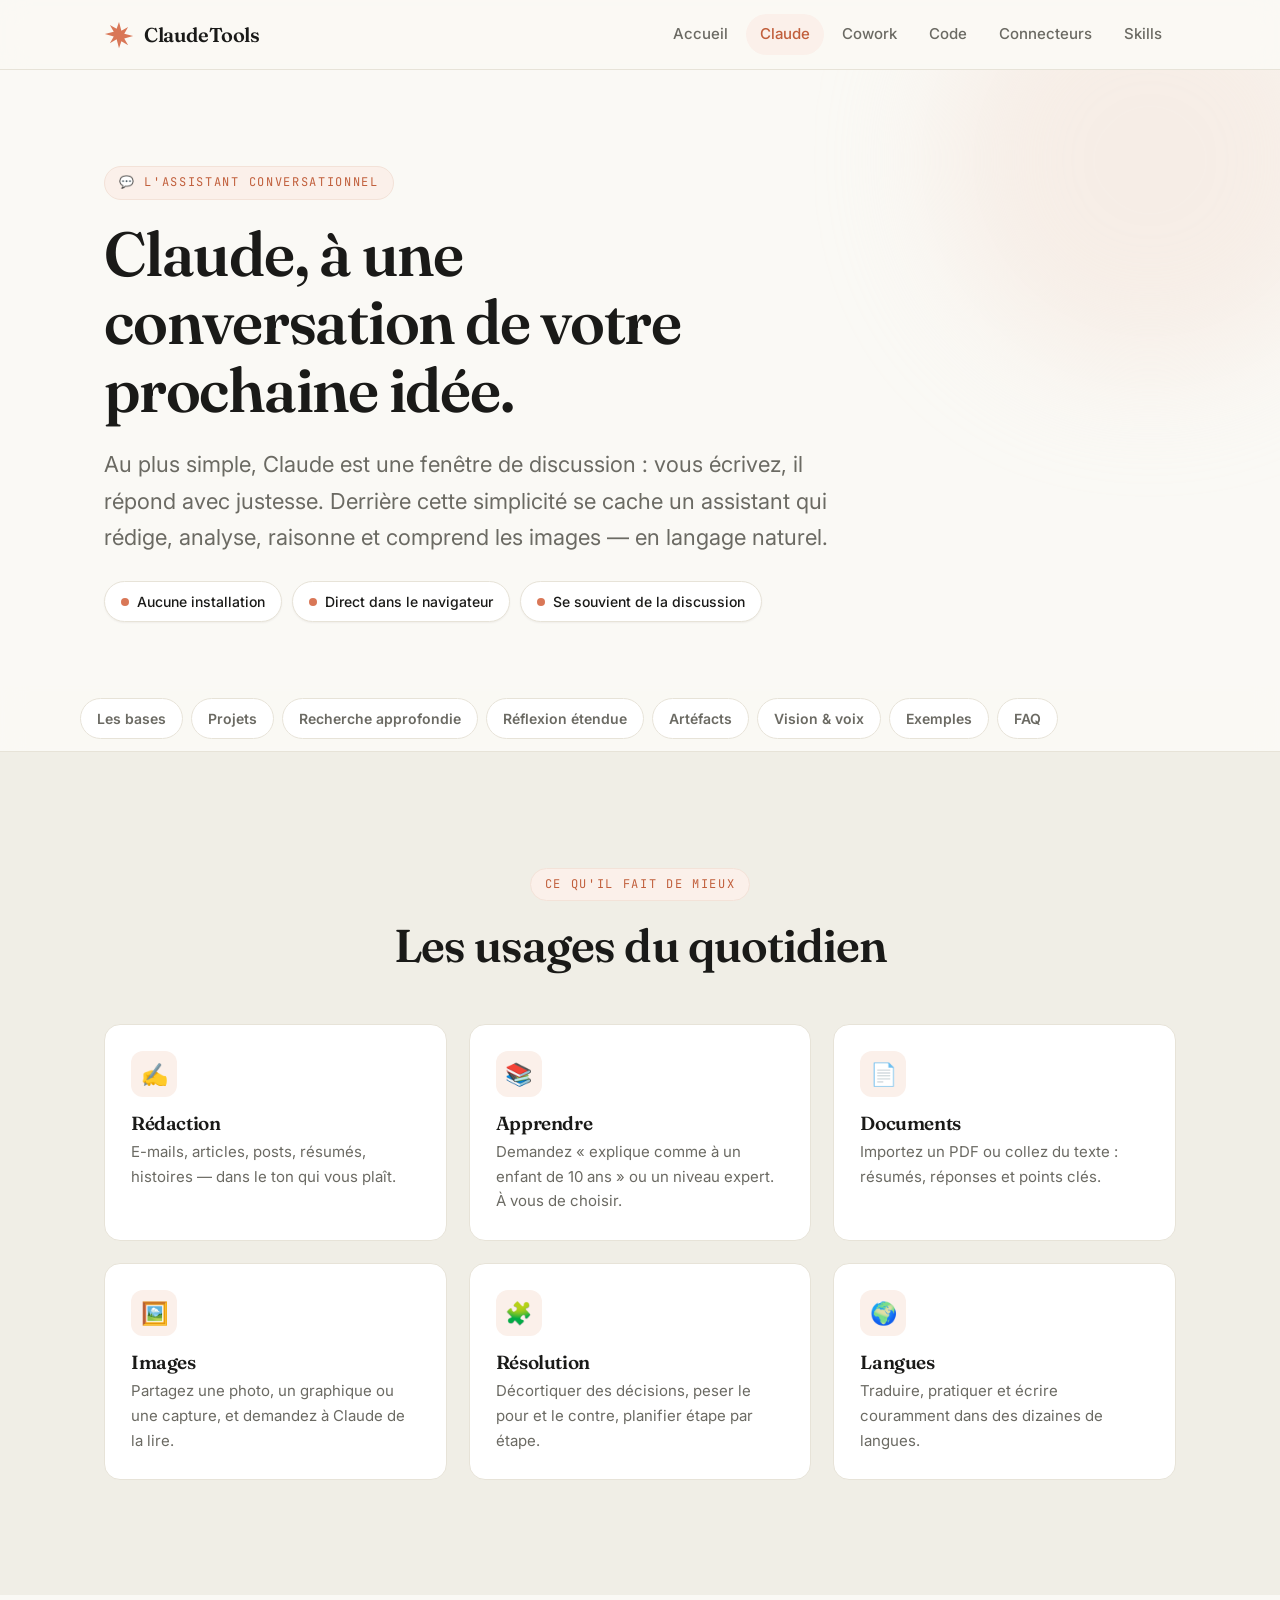
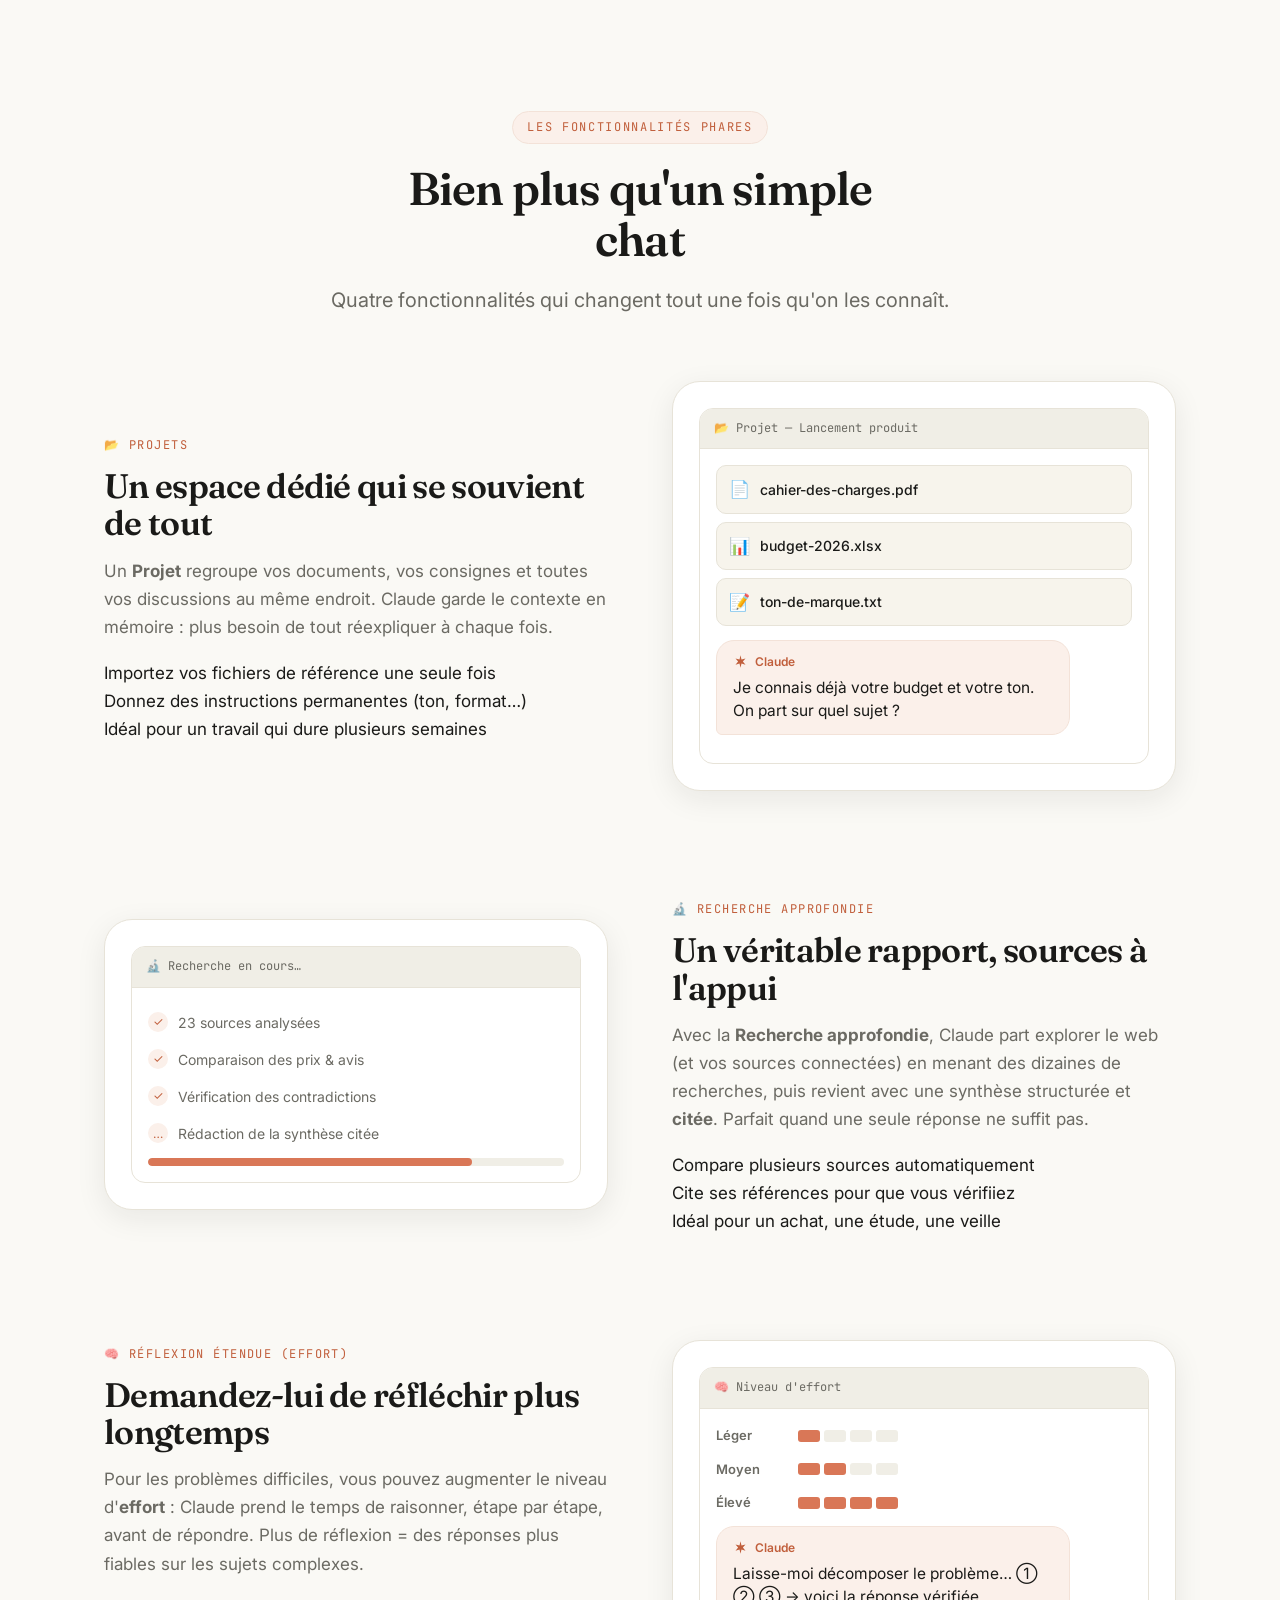
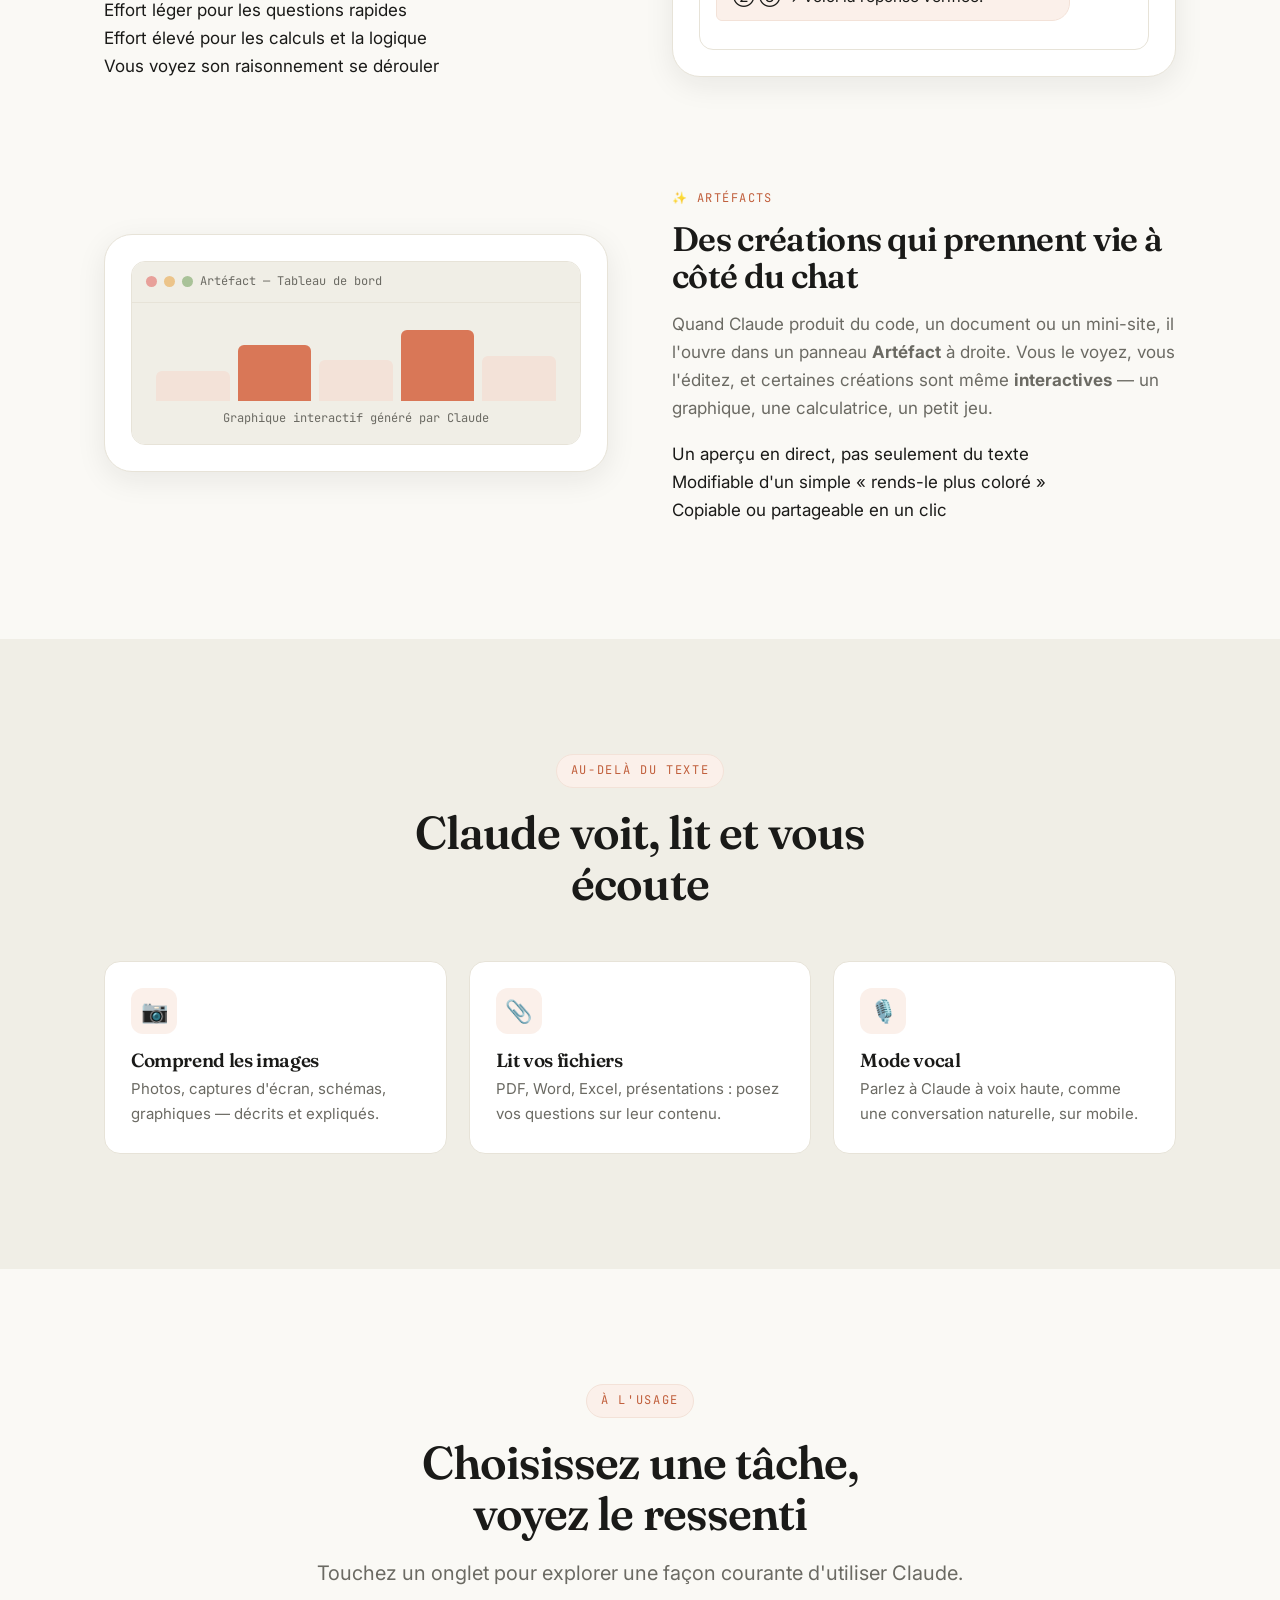
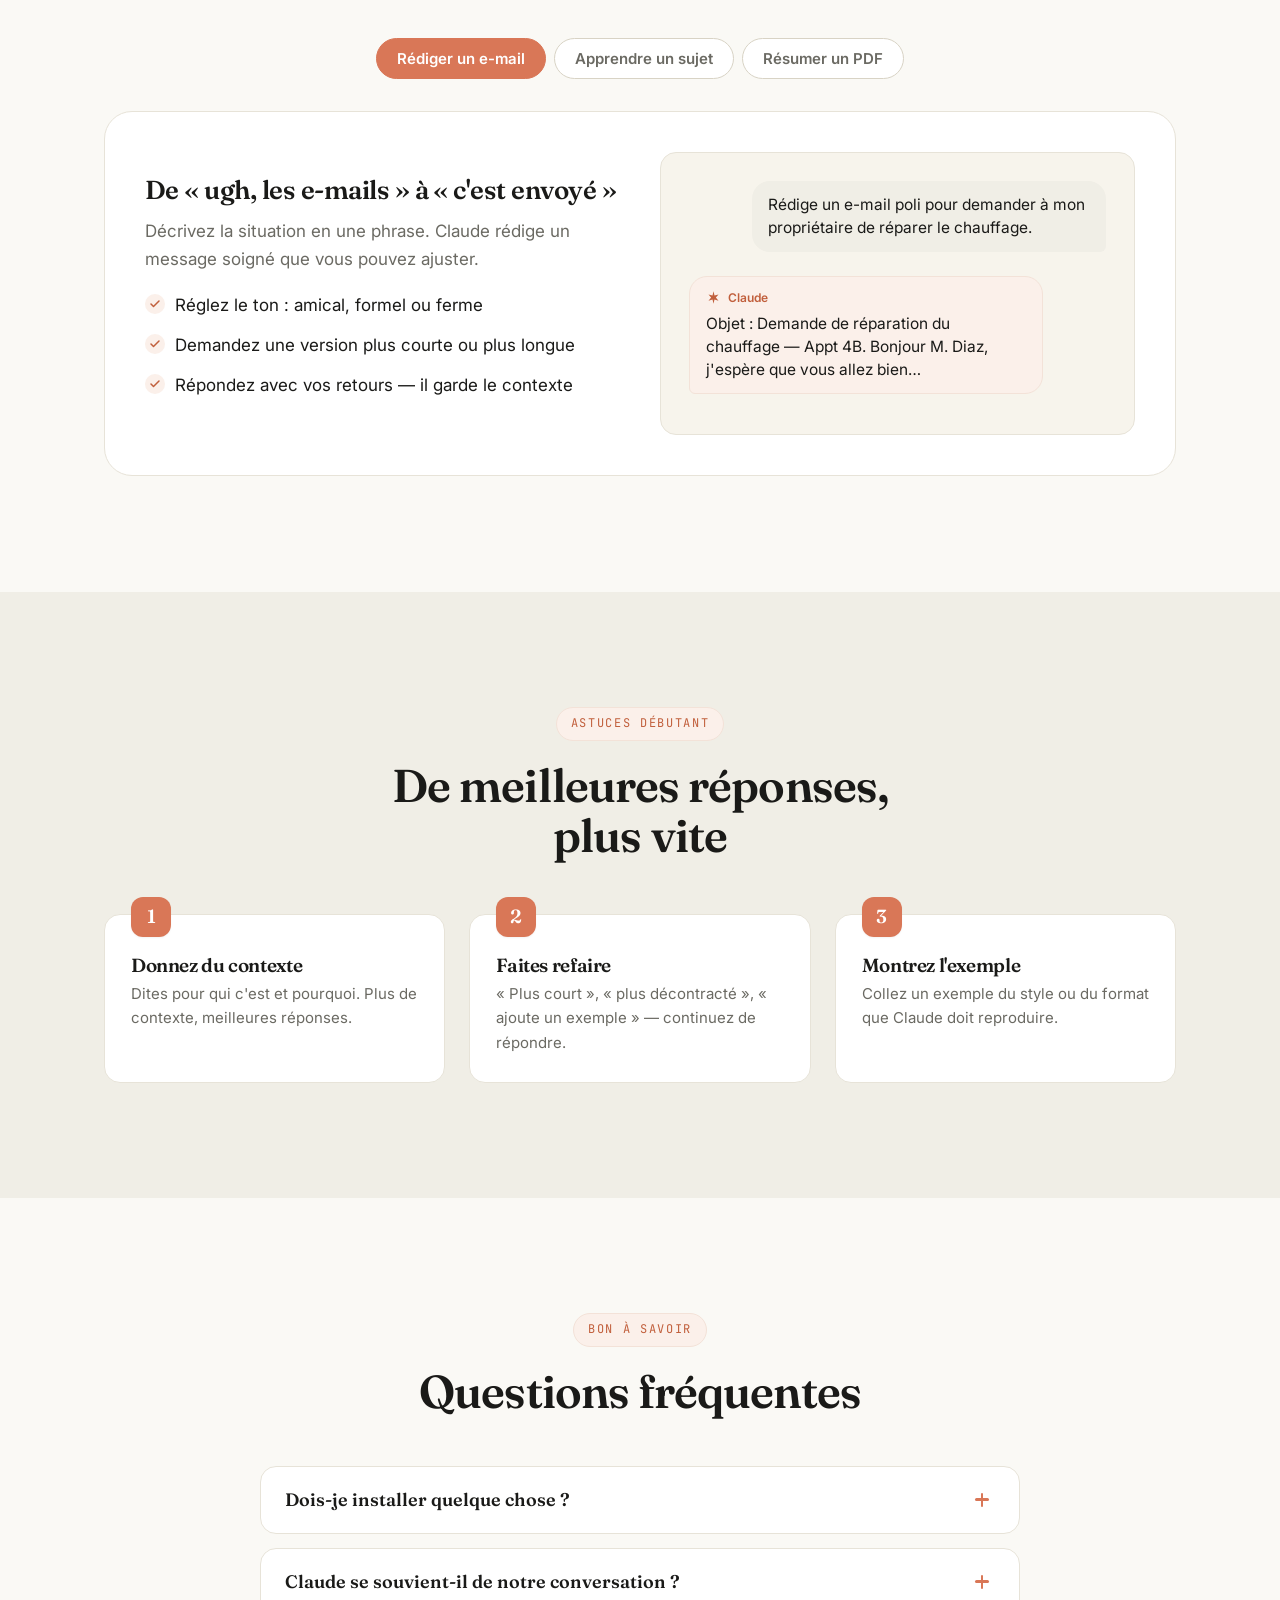
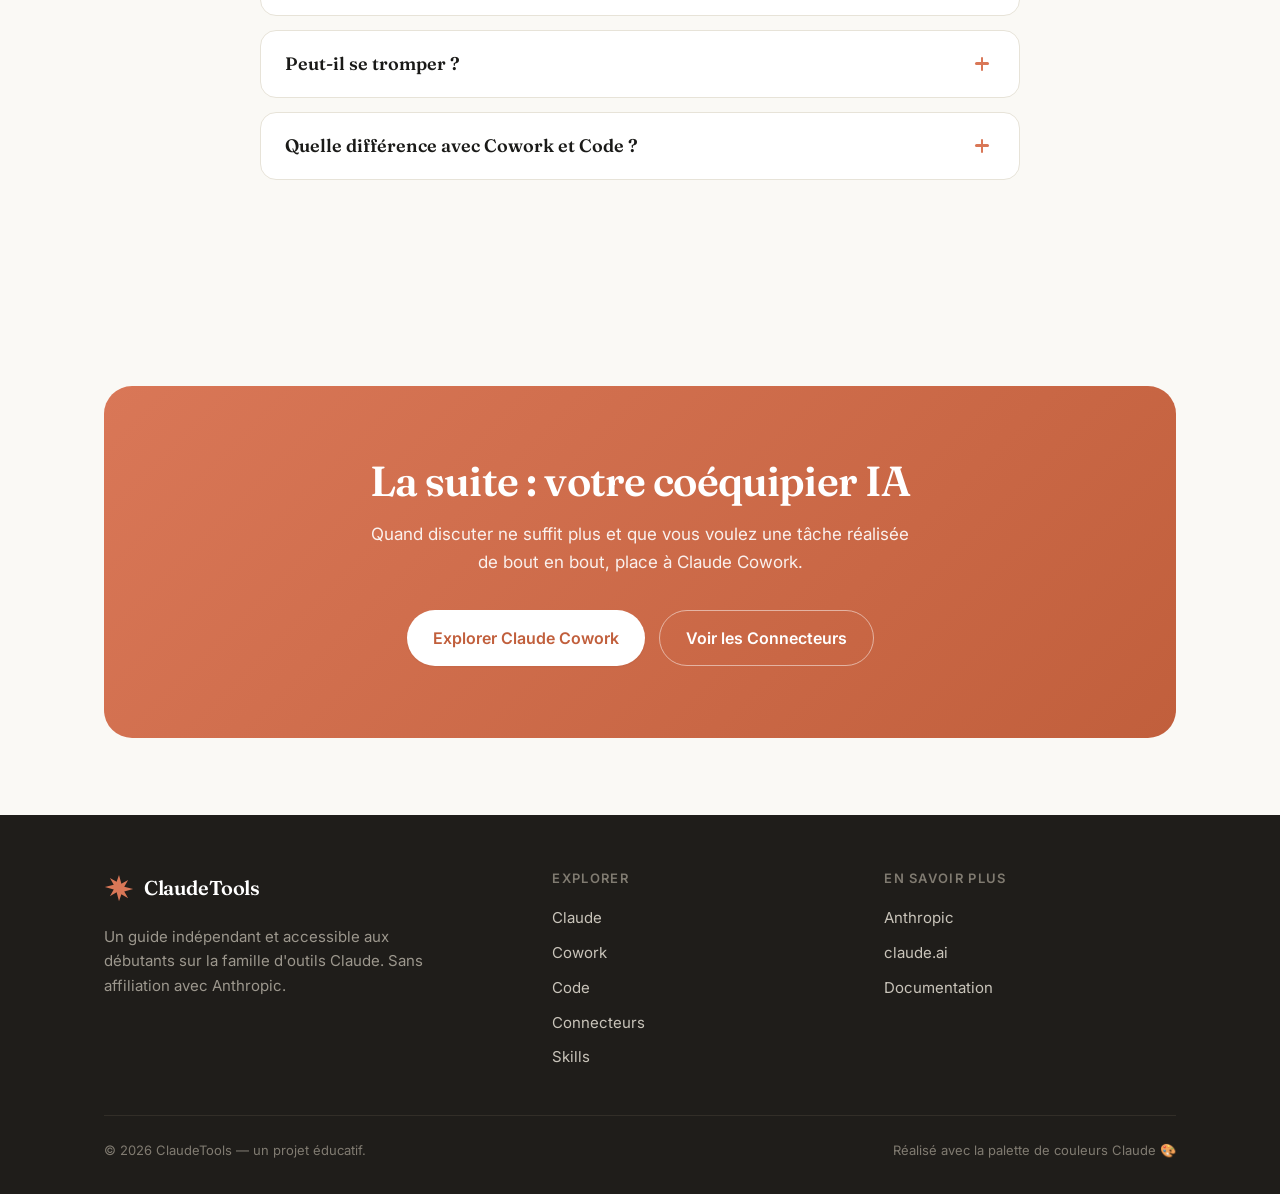
==== claude.html @ e09c67a1 "First Upload" ====
<!DOCTYPE html>
<html lang="fr">
<head>
  <meta charset="UTF-8" />
  <meta name="viewport" content="width=device-width, initial-scale=1.0" />
  <title>Claude — L'assistant conversationnel | ClaudeTools</title>
  <meta name="description" content="Ce qu'est Claude et tout ce qu'il sait faire : projets, recherche approfondie, réflexion étendue, artéfacts et vision — expliqués simplement." />
  <link rel="preconnect" href="https://fonts.googleapis.com" />
  <link rel="preconnect" href="https://fonts.gstatic.com" crossorigin />
  <link href="https://fonts.googleapis.com/css2?family=Fraunces:opsz,wght@9..144,500;9..144,600;9..144,700&family=Inter:wght@400;500;600;700&family=JetBrains+Mono:wght@400;500&display=swap" rel="stylesheet" />
  <link rel="stylesheet" href="assets/css/style.css" />
  <link rel="icon" href="data:image/svg+xml,%3Csvg xmlns='http://www.w3.org/2000/svg' viewBox='0 0 24 24' fill='%23d97757'%3E%3Cpath d='M12 2l1.6 6.8L20 7l-4.2 5L20 17l-6.4-1.8L12 22l-1.6-6.8L4 17l4.2-5L4 7l6.4 1.8z'/%3E%3C/svg%3E" />
</head>
<body>

  <header class="site-header">
    <div class="container nav-inner">
      <a class="brand" href="index.html">
        <span class="brand-mark">
          <svg viewBox="0 0 24 24" fill="currentColor" aria-hidden="true"><path d="M12 1.5l1.9 7.1 5.4-3.1-3.1 5.4 7.1 1.9-7.1 1.9 3.1 5.4-5.4-3.1L12 22.5l-1.9-7.1-5.4 3.1 3.1-5.4-7.1-1.9 7.1-1.9-3.1-5.4 5.4 3.1z"/></svg>
        </span>
        ClaudeTools
      </a>
      <nav class="main-nav" id="mainNav">
        <a href="index.html">Accueil</a>
        <a href="claude.html">Claude</a>
        <a href="cowork.html">Cowork</a>
        <a href="code.html">Code</a>
        <a href="connectors.html">Connecteurs</a>
        <a href="skills.html">Skills</a>
      </nav>
      <button class="nav-toggle" id="navToggle" aria-label="Ouvrir le menu">☰</button>
    </div>
  </header>

  <main>
    <!-- Hero -->
    <section class="page-hero">
      <span class="blob blob--1"></span>
      <div class="container reveal in">
        <span class="eyebrow">💬 L'assistant conversationnel</span>
        <h1>Claude, à une conversation de votre prochaine idée.</h1>
        <p class="hero-lede">Au plus simple, Claude est une fenêtre de discussion : vous écrivez, il répond avec justesse. Derrière cette simplicité se cache un assistant qui rédige, analyse, raisonne et comprend les images — en langage naturel.</p>
        <div class="pill-row">
          <span class="pill"><span class="dot"></span> Aucune installation</span>
          <span class="pill"><span class="dot"></span> Direct dans le navigateur</span>
          <span class="pill"><span class="dot"></span> Se souvient de la discussion</span>
        </div>
      </div>
    </section>

    <!-- Sous-navigation -->
    <nav class="subnav">
      <div class="container subnav-inner">
        <a href="#bases">Les bases</a>
        <a href="#projets">Projets</a>
        <a href="#recherche">Recherche approfondie</a>
        <a href="#effort">Réflexion étendue</a>
        <a href="#artefacts">Artéfacts</a>
        <a href="#vision">Vision & voix</a>
        <a href="#wahou">Exemples</a>
        <a href="#faq">FAQ</a>
      </div>
    </nav>

    <!-- Les bases -->
    <section class="section section--alt jump" id="bases">
      <div class="container">
        <div class="center reveal">
          <span class="eyebrow">Ce qu'il fait de mieux</span>
          <h2 class="section-title">Les usages du quotidien</h2>
        </div>
        <div class="feature-grid">
          <div class="feature reveal">
            <div class="feature-ico">✍️</div>
            <h3>Rédaction</h3>
            <p>E-mails, articles, posts, résumés, histoires — dans le ton qui vous plaît.</p>
          </div>
          <div class="feature reveal" data-delay="1">
            <div class="feature-ico">📚</div>
            <h3>Apprendre</h3>
            <p>Demandez « explique comme à un enfant de 10 ans » ou un niveau expert. À vous de choisir.</p>
          </div>
          <div class="feature reveal" data-delay="2">
            <div class="feature-ico">📄</div>
            <h3>Documents</h3>
            <p>Importez un PDF ou collez du texte : résumés, réponses et points clés.</p>
          </div>
          <div class="feature reveal">
            <div class="feature-ico">🖼️</div>
            <h3>Images</h3>
            <p>Partagez une photo, un graphique ou une capture, et demandez à Claude de la lire.</p>
          </div>
          <div class="feature reveal" data-delay="1">
            <div class="feature-ico">🧩</div>
            <h3>Résolution</h3>
            <p>Décortiquer des décisions, peser le pour et le contre, planifier étape par étape.</p>
          </div>
          <div class="feature reveal" data-delay="2">
            <div class="feature-ico">🌍</div>
            <h3>Langues</h3>
            <p>Traduire, pratiquer et écrire couramment dans des dizaines de langues.</p>
          </div>
        </div>
      </div>
    </section>

    <!-- Fonctionnalités en profondeur -->
    <section class="section jump" id="projets">
      <div class="container">
        <div class="center reveal" style="margin-bottom:8px;">
          <span class="eyebrow">Les fonctionnalités phares</span>
          <h2 class="section-title">Bien plus qu'un simple chat</h2>
          <p class="section-lede">Quatre fonctionnalités qui changent tout une fois qu'on les connaît.</p>
        </div>

        <!-- Projets -->
        <div class="split reveal" style="margin-top:64px;">
          <div class="split-text">
            <span class="mini-eyebrow">📂 Projets</span>
            <h3>Un espace dédié qui se souvient de tout</h3>
            <p>Un <strong>Projet</strong> regroupe vos documents, vos consignes et toutes vos discussions au même endroit. Claude garde le contexte en mémoire : plus besoin de tout réexpliquer à chaque fois.</p>
            <ul class="check">
              <li>Importez vos fichiers de référence une seule fois</li>
              <li>Donnez des instructions permanentes (ton, format…)</li>
              <li>Idéal pour un travail qui dure plusieurs semaines</li>
            </ul>
          </div>
          <div class="split-media">
            <div class="mock-window">
              <div class="mock-bar">📂 Projet — Lancement produit</div>
              <div class="mock-body">
                <div class="file-row"><span class="ic">📄</span> cahier-des-charges.pdf</div>
                <div class="file-row"><span class="ic">📊</span> budget-2026.xlsx</div>
                <div class="file-row"><span class="ic">📝</span> ton-de-marque.txt</div>
                <div class="bubble bubble--ai" style="margin-top:14px;"><span class="who"><svg viewBox="0 0 24 24" fill="currentColor"><path d="M12 2l1.6 6.8L20 7l-4.2 5L20 17l-6.4-1.8L12 22l-1.6-6.8L4 17l4.2-5L4 7l6.4 1.8z"/></svg>Claude</span>Je connais déjà votre budget et votre ton. On part sur quel sujet ?</div>
              </div>
            </div>
          </div>
        </div>

        <!-- Recherche approfondie -->
        <div class="split split--reverse reveal jump" id="recherche">
          <div class="split-text">
            <span class="mini-eyebrow">🔬 Recherche approfondie</span>
            <h3>Un véritable rapport, sources à l'appui</h3>
            <p>Avec la <strong>Recherche approfondie</strong>, Claude part explorer le web (et vos sources connectées) en menant des dizaines de recherches, puis revient avec une synthèse structurée et <strong>citée</strong>. Parfait quand une seule réponse ne suffit pas.</p>
            <ul class="check">
              <li>Compare plusieurs sources automatiquement</li>
              <li>Cite ses références pour que vous vérifiiez</li>
              <li>Idéal pour un achat, une étude, une veille</li>
            </ul>
          </div>
          <div class="split-media">
            <div class="mock-window">
              <div class="mock-bar">🔬 Recherche en cours…</div>
              <div class="mock-body">
                <div class="research-step"><span class="tick">✓</span> 23 sources analysées</div>
                <div class="research-step"><span class="tick">✓</span> Comparaison des prix & avis</div>
                <div class="research-step"><span class="tick">✓</span> Vérification des contradictions</div>
                <div class="research-step"><span class="tick">…</span> Rédaction de la synthèse citée</div>
                <div class="progress-track"><div class="progress-fill" style="width:78%"></div></div>
              </div>
            </div>
          </div>
        </div>

        <!-- Réflexion étendue / effort -->
        <div class="split reveal jump" id="effort">
          <div class="split-text">
            <span class="mini-eyebrow">🧠 Réflexion étendue (effort)</span>
            <h3>Demandez-lui de réfléchir plus longtemps</h3>
            <p>Pour les problèmes difficiles, vous pouvez augmenter le niveau d'<strong>effort</strong> : Claude prend le temps de raisonner, étape par étape, avant de répondre. Plus de réflexion = des réponses plus fiables sur les sujets complexes.</p>
            <ul class="check">
              <li>Effort léger pour les questions rapides</li>
              <li>Effort élevé pour les calculs et la logique</li>
              <li>Vous voyez son raisonnement se dérouler</li>
            </ul>
          </div>
          <div class="split-media">
            <div class="mock-window">
              <div class="mock-bar">🧠 Niveau d'effort</div>
              <div class="mock-body">
                <div class="effort-row"><span class="lbl">Léger</span><span class="effort-bars"><i class="on"></i><i></i><i></i><i></i></span></div>
                <div class="effort-row"><span class="lbl">Moyen</span><span class="effort-bars"><i class="on"></i><i class="on"></i><i></i><i></i></span></div>
                <div class="effort-row"><span class="lbl">Élevé</span><span class="effort-bars"><i class="on"></i><i class="on"></i><i class="on"></i><i class="on"></i></span></div>
                <div class="bubble bubble--ai" style="margin-top:6px;"><span class="who"><svg viewBox="0 0 24 24" fill="currentColor"><path d="M12 2l1.6 6.8L20 7l-4.2 5L20 17l-6.4-1.8L12 22l-1.6-6.8L4 17l4.2-5L4 7l6.4 1.8z"/></svg>Claude</span>Laisse-moi décomposer le problème… ① ② ③ → voici la réponse vérifiée.</div>
              </div>
            </div>
          </div>
        </div>

        <!-- Artéfacts -->
        <div class="split split--reverse reveal jump" id="artefacts">
          <div class="split-text">
            <span class="mini-eyebrow">✨ Artéfacts</span>
            <h3>Des créations qui prennent vie à côté du chat</h3>
            <p>Quand Claude produit du code, un document ou un mini-site, il l'ouvre dans un panneau <strong>Artéfact</strong> à droite. Vous le voyez, vous l'éditez, et certaines créations sont même <strong>interactives</strong> — un graphique, une calculatrice, un petit jeu.</p>
            <ul class="check">
              <li>Un aperçu en direct, pas seulement du texte</li>
              <li>Modifiable d'un simple « rends-le plus coloré »</li>
              <li>Copiable ou partageable en un clic</li>
            </ul>
          </div>
          <div class="split-media">
            <div class="mock-window">
              <div class="mock-bar"><span class="chat-dot"></span><span class="chat-dot"></span><span class="chat-dot"></span> Artéfact — Tableau de bord</div>
              <div class="mock-body" style="background:var(--bg-alt);">
                <div style="display:flex;gap:8px;align-items:flex-end;height:90px;padding:8px;">
                  <div style="flex:1;background:var(--accent-soft);height:40%;border-radius:6px 6px 0 0;"></div>
                  <div style="flex:1;background:var(--accent);height:75%;border-radius:6px 6px 0 0;"></div>
                  <div style="flex:1;background:var(--accent-soft);height:55%;border-radius:6px 6px 0 0;"></div>
                  <div style="flex:1;background:var(--accent);height:95%;border-radius:6px 6px 0 0;"></div>
                  <div style="flex:1;background:var(--accent-soft);height:60%;border-radius:6px 6px 0 0;"></div>
                </div>
                <div class="t-muted" style="font-family:var(--font-mono);font-size:12px;text-align:center;color:var(--text-muted);">Graphique interactif généré par Claude</div>
              </div>
            </div>
          </div>
        </div>
      </div>
    </section>

    <!-- Vision & voix -->
    <section class="section section--alt jump" id="vision">
      <div class="container">
        <div class="center reveal">
          <span class="eyebrow">Au-delà du texte</span>
          <h2 class="section-title">Claude voit, lit et vous écoute</h2>
        </div>
        <div class="feature-grid">
          <div class="feature reveal">
            <div class="feature-ico">📷</div>
            <h3>Comprend les images</h3>
            <p>Photos, captures d'écran, schémas, graphiques — décrits et expliqués.</p>
          </div>
          <div class="feature reveal" data-delay="1">
            <div class="feature-ico">📎</div>
            <h3>Lit vos fichiers</h3>
            <p>PDF, Word, Excel, présentations : posez vos questions sur leur contenu.</p>
          </div>
          <div class="feature reveal" data-delay="2">
            <div class="feature-ico">🎙️</div>
            <h3>Mode vocal</h3>
            <p>Parlez à Claude à voix haute, comme une conversation naturelle, sur mobile.</p>
          </div>
        </div>
      </div>
    </section>

    <!-- Exemples interactifs (onglets) -->
    <section class="section jump" id="wahou">
      <div class="container">
        <div class="center reveal">
          <span class="eyebrow">À l'usage</span>
          <h2 class="section-title">Choisissez une tâche, voyez le ressenti</h2>
          <p class="section-lede">Touchez un onglet pour explorer une façon courante d'utiliser Claude.</p>
        </div>

        <div class="tabs reveal" data-tabs>
          <div class="tab-list">
            <button class="tab-btn active" data-tab="write">Rédiger un e-mail</button>
            <button class="tab-btn" data-tab="learn">Apprendre un sujet</button>
            <button class="tab-btn" data-tab="doc">Résumer un PDF</button>
          </div>

          <div class="tab-panel active" data-panel="write">
            <div class="tab-card">
              <div>
                <h3>De « ugh, les e-mails » à « c'est envoyé »</h3>
                <p>Décrivez la situation en une phrase. Claude rédige un message soigné que vous pouvez ajuster.</p>
                <ul class="check">
                  <li>Réglez le ton : amical, formel ou ferme</li>
                  <li>Demandez une version plus courte ou plus longue</li>
                  <li>Répondez avec vos retours — il garde le contexte</li>
                </ul>
              </div>
              <div class="tab-visual">
                <div class="bubble bubble--user">Rédige un e-mail poli pour demander à mon propriétaire de réparer le chauffage.</div>
                <div class="bubble bubble--ai"><span class="who"><svg viewBox="0 0 24 24" fill="currentColor"><path d="M12 2l1.6 6.8L20 7l-4.2 5L20 17l-6.4-1.8L12 22l-1.6-6.8L4 17l4.2-5L4 7l6.4 1.8z"/></svg>Claude</span>Objet : Demande de réparation du chauffage — Appt 4B. Bonjour M. Diaz, j'espère que vous allez bien…</div>
              </div>
            </div>
          </div>

          <div class="tab-panel" data-panel="learn">
            <div class="tab-card">
              <div>
                <h3>Votre tuteur privé et patient</h3>
                <p>Aucune question n'est trop simple. Claude part de votre niveau et construit à partir de là.</p>
                <ul class="check">
                  <li>« Explique simplement », puis « va plus loin »</li>
                  <li>Demandez des exemples et des analogies</li>
                  <li>Auto-évaluez-vous pour vérifier votre compréhension</li>
                </ul>
              </div>
              <div class="tab-visual">
                <div class="bubble bubble--user">Explique-moi les intérêts composés comme si je débutais avec l'argent.</div>
                <div class="bubble bubble--ai"><span class="who"><svg viewBox="0 0 24 24" fill="currentColor"><path d="M12 2l1.6 6.8L20 7l-4.2 5L20 17l-6.4-1.8L12 22l-1.6-6.8L4 17l4.2-5L4 7l6.4 1.8z"/></svg>Claude</span>Imaginez une boule de neige qui dévale une pente — elle grossit de plus en plus vite…</div>
              </div>
            </div>
          </div>

          <div class="tab-panel" data-panel="doc">
            <div class="tab-card">
              <div>
                <h3>Évitez les 40 pages indigestes</h3>
                <p>Déposez un document et demandez exactement ce qu'il vous faut — sans tout lire.</p>
                <ul class="check">
                  <li>Obtenez un résumé d'un paragraphe</li>
                  <li>Extrayez dates, chiffres ou actions à mener</li>
                  <li>Posez des questions de suivi sur le contenu</li>
                </ul>
              </div>
              <div class="tab-visual">
                <div class="bubble bubble--user">📎 rapport.pdf — donne-moi les 5 points clés.</div>
                <div class="bubble bubble--ai"><span class="who"><svg viewBox="0 0 24 24" fill="currentColor"><path d="M12 2l1.6 6.8L20 7l-4.2 5L20 17l-6.4-1.8L12 22l-1.6-6.8L4 17l4.2-5L4 7l6.4 1.8z"/></svg>Claude</span>Voici les 5 points : 1) Le chiffre d'affaires a progressé de 12 %… 2) Les coûts se concentrent sur…</div>
              </div>
            </div>
          </div>
        </div>
      </div>
    </section>

    <!-- Astuces -->
    <section class="section section--alt">
      <div class="container">
        <div class="center reveal">
          <span class="eyebrow">Astuces débutant</span>
          <h2 class="section-title">De meilleures réponses, plus vite</h2>
        </div>
        <div class="steps">
          <div class="step reveal">
            <h3>Donnez du contexte</h3>
            <p>Dites pour qui c'est et pourquoi. Plus de contexte, meilleures réponses.</p>
          </div>
          <div class="step reveal" data-delay="1">
            <h3>Faites refaire</h3>
            <p>« Plus court », « plus décontracté », « ajoute un exemple » — continuez de répondre.</p>
          </div>
          <div class="step reveal" data-delay="2">
            <h3>Montrez l'exemple</h3>
            <p>Collez un exemple du style ou du format que Claude doit reproduire.</p>
          </div>
        </div>
      </div>
    </section>

    <!-- FAQ -->
    <section class="section jump" id="faq">
      <div class="container">
        <div class="center reveal">
          <span class="eyebrow">Bon à savoir</span>
          <h2 class="section-title">Questions fréquentes</h2>
        </div>
        <div class="faq reveal">
          <div class="faq-item">
            <button class="faq-q">Dois-je installer quelque chose ? <span class="plus"></span></button>
            <div class="faq-a"><div class="faq-a-inner">Non. Claude fonctionne directement dans votre navigateur sur claude.ai, avec aussi des applis mobile et ordinateur si vous préférez.</div></div>
          </div>
          <div class="faq-item">
            <button class="faq-q">Claude se souvient-il de notre conversation ? <span class="plus"></span></button>
            <div class="faq-a"><div class="faq-a-inner">Oui — au sein d'une même discussion, il retient tout ce que vous avez dit, pour affiner les réponses sans vous répéter. Avec les Projets, il garde aussi vos fichiers et consignes.</div></div>
          </div>
          <div class="faq-item">
            <button class="faq-q">Peut-il se tromper ? <span class="plus"></span></button>
            <div class="faq-a"><div class="faq-a-inner">Oui. Claude est très capable mais pas infaillible — vérifiez les faits importants, les chiffres et tout ce qui a des enjeux sérieux.</div></div>
          </div>
          <div class="faq-item">
            <button class="faq-q">Quelle différence avec Cowork et Code ? <span class="plus"></span></button>
            <div class="faq-a"><div class="faq-a-inner">Claude, c'est le chat. <a href="cowork.html" style="color:var(--accent-dark);font-weight:600;">Cowork</a> lui confie une tâche entière à réaliser, et <a href="code.html" style="color:var(--accent-dark);font-weight:600;">Code</a> travaille directement dans vos projets logiciels.</div></div>
          </div>
        </div>
      </div>
    </section>

    <!-- CTA -->
    <section class="section section--tight">
      <div class="container">
        <div class="cta-band reveal">
          <h2>La suite : votre coéquipier IA</h2>
          <p>Quand discuter ne suffit plus et que vous voulez une tâche réalisée de bout en bout, place à Claude Cowork.</p>
          <div class="hero-actions" style="justify-content:center;">
            <a class="btn btn--primary" href="cowork.html">Explorer Claude Cowork</a>
            <a class="btn btn--ghost" href="connectors.html">Voir les Connecteurs</a>
          </div>
        </div>
      </div>
    </section>
  </main>

  <footer class="site-footer">
    <div class="container">
      <div class="footer-grid">
        <div class="footer-brand">
          <span class="brand">
            <span class="brand-mark" style="animation:none;">
              <svg viewBox="0 0 24 24" fill="currentColor"><path d="M12 1.5l1.9 7.1 5.4-3.1-3.1 5.4 7.1 1.9-7.1 1.9 3.1 5.4-5.4-3.1L12 22.5l-1.9-7.1-5.4 3.1 3.1-5.4-7.1-1.9 7.1-1.9-3.1-5.4 5.4 3.1z"/></svg>
            </span>
            ClaudeTools
          </span>
          <p>Un guide indépendant et accessible aux débutants sur la famille d'outils Claude. Sans affiliation avec Anthropic.</p>
        </div>
        <div class="footer-col">
          <h4>Explorer</h4>
          <a href="claude.html">Claude</a>
          <a href="cowork.html">Cowork</a>
          <a href="code.html">Code</a>
          <a href="connectors.html">Connecteurs</a>
          <a href="skills.html">Skills</a>
        </div>
        <div class="footer-col">
          <h4>En savoir plus</h4>
          <a href="https://www.anthropic.com" target="_blank" rel="noopener">Anthropic</a>
          <a href="https://claude.ai" target="_blank" rel="noopener">claude.ai</a>
          <a href="https://docs.anthropic.com" target="_blank" rel="noopener">Documentation</a>
        </div>
      </div>
      <div class="footer-bottom">
        <span>© <span id="year">2026</span> ClaudeTools — un projet éducatif.</span>
        <span>Réalisé avec la palette de couleurs Claude 🎨</span>
      </div>
    </div>
  </footer>

  <script src="assets/js/script.js"></script>
</body>
</html>
---- assets/css/style.css ----
/* =========================================================
   ClaudeTools — Design System
   A warm, Claude-inspired theme. Visual-first, beginner-friendly.
   ========================================================= */

/* ---------- Design tokens ---------- */
:root {
  /* Surfaces */
  --bg: #faf9f5;
  --bg-alt: #f0eee6;
  --bg-deep: #1f1d1a;
  --surface: #ffffff;
  --surface-soft: #f7f4ec;

  /* Text */
  --text: #1a1a18;
  --text-muted: #6b6a63;
  --text-invert: #faf9f5;

  /* Brand — Claude clay/coral */
  --accent: #d97757;
  --accent-dark: #c15f3c;
  --accent-soft: #f3e2d8;
  --accent-tint: #fbf0ea;

  /* Secondary accents for product theming */
  --claude: #d97757;   /* coral */
  --cowork: #b9876a;   /* warm taupe-gold */
  --code: #7d8b74;     /* sage / terminal green-grey */

  /* Lines */
  --border: #e7e3d8;
  --border-strong: #d8d3c5;

  /* Shape */
  --radius: 16px;
  --radius-lg: 28px;
  --radius-sm: 10px;

  /* Shadow */
  --shadow-sm: 0 1px 2px rgba(31, 29, 26, 0.05);
  --shadow: 0 8px 30px rgba(31, 29, 26, 0.08);
  --shadow-lg: 0 24px 60px rgba(31, 29, 26, 0.12);

  /* Type */
  --font-display: "Fraunces", Georgia, "Times New Roman", serif;
  --font-body: "Inter", -apple-system, BlinkMacSystemFont, "Segoe UI", Roboto, sans-serif;
  --font-mono: "JetBrains Mono", "SFMono-Regular", Consolas, "Liberation Mono", monospace;

  /* Layout */
  --container: 1120px;
  --header-h: 70px;
}

/* ---------- Reset ---------- */
*,
*::before,
*::after { box-sizing: border-box; }

* { margin: 0; }

html {
  scroll-behavior: smooth;
  scroll-padding-top: calc(var(--header-h) + 20px);
  -webkit-text-size-adjust: 100%;
}

body {
  font-family: var(--font-body);
  background: var(--bg);
  color: var(--text);
  line-height: 1.65;
  font-size: 17px;
  -webkit-font-smoothing: antialiased;
  text-rendering: optimizeLegibility;
  overflow-x: hidden;
}

img,
svg { display: block; max-width: 100%; }

a { color: inherit; text-decoration: none; }

button { font-family: inherit; cursor: pointer; border: none; background: none; }

ul { list-style: none; padding: 0; }

h1, h2, h3, h4 {
  font-family: var(--font-display);
  font-weight: 600;
  line-height: 1.1;
  letter-spacing: -0.02em;
}

/* ---------- Layout helpers ---------- */
.container {
  width: 100%;
  max-width: var(--container);
  margin-inline: auto;
  padding-inline: 24px;
}

.section { padding-block: clamp(64px, 9vw, 120px); }
.section--tight { padding-block: clamp(48px, 6vw, 80px); }
.section--alt { background: var(--bg-alt); }
.section--deep { background: var(--bg-deep); color: var(--text-invert); }

.center { text-align: center; }

.eyebrow {
  display: inline-flex;
  align-items: center;
  gap: 8px;
  font-family: var(--font-mono);
  font-size: 12px;
  letter-spacing: 0.14em;
  text-transform: uppercase;
  color: var(--accent-dark);
  background: var(--accent-tint);
  border: 1px solid var(--accent-soft);
  padding: 6px 14px;
  border-radius: 100px;
  margin-bottom: 20px;
}

.section--deep .eyebrow {
  background: rgba(217, 119, 87, 0.14);
  border-color: rgba(217, 119, 87, 0.3);
  color: #f0b59c;
}

.section-title {
  font-size: clamp(30px, 4.5vw, 46px);
  max-width: 18ch;
}
.center .section-title { margin-inline: auto; }

.section-lede {
  color: var(--text-muted);
  font-size: clamp(17px, 2vw, 20px);
  max-width: 56ch;
  margin-top: 18px;
}
.center .section-lede { margin-inline: auto; }

.section--deep .section-lede { color: #cfccc2; }

/* ---------- Buttons ---------- */
.btn {
  display: inline-flex;
  align-items: center;
  gap: 10px;
  font-weight: 600;
  font-size: 16px;
  padding: 14px 26px;
  border-radius: 100px;
  transition: transform 0.18s ease, box-shadow 0.18s ease, background 0.18s ease;
  white-space: nowrap;
}
.btn svg { width: 18px; height: 18px; }

.btn--primary {
  background: var(--accent);
  color: #fff;
  box-shadow: var(--shadow-sm);
}
.btn--primary:hover {
  background: var(--accent-dark);
  transform: translateY(-2px);
  box-shadow: var(--shadow);
}

.btn--ghost {
  background: transparent;
  color: var(--text);
  border: 1.5px solid var(--border-strong);
}
.btn--ghost:hover { border-color: var(--text); transform: translateY(-2px); }

.section--deep .btn--ghost { color: var(--text-invert); border-color: rgba(255,255,255,0.25); }
.section--deep .btn--ghost:hover { border-color: #fff; }

/* ---------- Header / Nav ---------- */
.site-header {
  position: sticky;
  top: 0;
  z-index: 100;
  height: var(--header-h);
  background: rgba(250, 249, 245, 0.82);
  backdrop-filter: saturate(180%) blur(14px);
  border-bottom: 1px solid var(--border);
}

.nav-inner {
  height: 100%;
  display: flex;
  align-items: center;
  justify-content: space-between;
  gap: 24px;
}

.brand {
  display: inline-flex;
  align-items: center;
  gap: 10px;
  font-family: var(--font-display);
  font-weight: 600;
  font-size: 20px;
  letter-spacing: -0.02em;
}
.brand-mark {
  display: grid;
  place-items: center;
  width: 30px;
  height: 30px;
  color: var(--accent);
  animation: spin 18s linear infinite;
}
.brand-mark svg { width: 100%; height: 100%; }

@keyframes spin { to { transform: rotate(360deg); } }

.main-nav {
  display: flex;
  align-items: center;
  gap: 4px;
}
.main-nav a {
  position: relative;
  padding: 8px 14px;
  border-radius: 100px;
  font-weight: 500;
  font-size: 15px;
  color: var(--text-muted);
  transition: color 0.15s ease, background 0.15s ease;
}
.main-nav a:hover { color: var(--text); background: var(--bg-alt); }
.main-nav a.active { color: var(--accent-dark); background: var(--accent-tint); }

.nav-toggle {
  display: none;
  font-size: 22px;
  width: 42px;
  height: 42px;
  border-radius: 10px;
  color: var(--text);
}
.nav-toggle:hover { background: var(--bg-alt); }

/* ---------- Hero ---------- */
.hero {
  position: relative;
  padding-block: clamp(70px, 11vw, 140px);
  overflow: hidden;
}
.hero-grid {
  display: grid;
  grid-template-columns: 1.05fr 0.95fr;
  gap: 56px;
  align-items: center;
}
.hero h1 {
  font-size: clamp(40px, 6.5vw, 72px);
  letter-spacing: -0.03em;
}
.hero h1 .accent { color: var(--accent); }
.hero-lede {
  margin-top: 22px;
  font-size: clamp(18px, 2.2vw, 22px);
  color: var(--text-muted);
  max-width: 48ch;
}
.hero-actions {
  margin-top: 34px;
  display: flex;
  flex-wrap: wrap;
  gap: 14px;
}

/* floating background blobs */
.blob {
  position: absolute;
  border-radius: 50%;
  filter: blur(60px);
  opacity: 0.5;
  z-index: -1;
  pointer-events: none;
}
.blob--1 { width: 420px; height: 420px; background: var(--accent-soft); top: -120px; right: -80px; }
.blob--2 { width: 320px; height: 320px; background: #e7ecdf; bottom: -120px; left: -60px; }

/* ---------- Chat demo (hero visual) ---------- */
.chat-demo {
  background: var(--surface);
  border: 1px solid var(--border);
  border-radius: var(--radius-lg);
  box-shadow: var(--shadow-lg);
  padding: 20px;
  max-width: 440px;
  margin-left: auto;
}
.chat-topbar {
  display: flex;
  align-items: center;
  gap: 8px;
  padding-bottom: 14px;
  border-bottom: 1px solid var(--border);
  margin-bottom: 16px;
}
.chat-dot { width: 11px; height: 11px; border-radius: 50%; background: var(--border-strong); }
.chat-dot:nth-child(1) { background: #e8a09a; }
.chat-dot:nth-child(2) { background: #ecc48a; }
.chat-dot:nth-child(3) { background: #a9c298; }
.chat-title {
  margin-left: 8px;
  font-size: 13px;
  color: var(--text-muted);
  font-family: var(--font-mono);
}
.bubble {
  padding: 12px 16px;
  border-radius: 18px;
  margin-bottom: 12px;
  font-size: 15.5px;
  max-width: 85%;
  line-height: 1.5;
}
.bubble--user {
  background: var(--bg-alt);
  margin-left: auto;
  border-bottom-right-radius: 6px;
}
.bubble--ai {
  background: var(--accent-tint);
  border: 1px solid var(--accent-soft);
  border-bottom-left-radius: 6px;
}
.bubble--ai .who {
  display: flex;
  align-items: center;
  gap: 7px;
  font-size: 12px;
  font-weight: 600;
  color: var(--accent-dark);
  margin-bottom: 5px;
}
.bubble--ai .who svg { width: 15px; height: 15px; }
.typing-cursor {
  display: inline-block;
  width: 2px;
  height: 1.05em;
  background: var(--accent);
  margin-left: 1px;
  vertical-align: text-bottom;
  animation: blink 1s steps(1) infinite;
}
@keyframes blink { 50% { opacity: 0; } }

/* ---------- Product cards ---------- */
.product-grid {
  display: grid;
  grid-template-columns: repeat(3, 1fr);
  gap: 24px;
  margin-top: 56px;
}
.product-card {
  position: relative;
  display: flex;
  flex-direction: column;
  background: var(--surface);
  border: 1px solid var(--border);
  border-radius: var(--radius-lg);
  padding: 32px 28px;
  overflow: hidden;
  transition: transform 0.22s ease, box-shadow 0.22s ease, border-color 0.22s ease;
}
.product-card::before {
  content: "";
  position: absolute;
  inset: 0 0 auto 0;
  height: 4px;
  background: var(--card-accent, var(--accent));
}
.product-card:hover {
  transform: translateY(-6px);
  box-shadow: var(--shadow);
  border-color: var(--border-strong);
}
.product-icon {
  display: grid;
  place-items: center;
  width: 56px;
  height: 56px;
  border-radius: 16px;
  background: var(--card-tint, var(--accent-tint));
  color: var(--card-accent, var(--accent));
  margin-bottom: 20px;
}
.product-icon svg { width: 28px; height: 28px; }
.product-card h3 { font-size: 24px; margin-bottom: 8px; }
.product-card p { color: var(--text-muted); font-size: 15.5px; flex: 1; }
.product-card .card-link {
  display: inline-flex;
  align-items: center;
  gap: 6px;
  margin-top: 22px;
  font-weight: 600;
  color: var(--card-accent, var(--accent-dark));
  font-size: 15px;
}
.product-card .card-link svg { width: 16px; height: 16px; transition: transform 0.18s ease; }
.product-card:hover .card-link svg { transform: translateX(4px); }

/* ---------- Feature grid ---------- */
.feature-grid {
  display: grid;
  grid-template-columns: repeat(auto-fit, minmax(260px, 1fr));
  gap: 22px;
  margin-top: 52px;
}
.feature {
  background: var(--surface);
  border: 1px solid var(--border);
  border-radius: var(--radius);
  padding: 26px;
  transition: transform 0.2s ease, box-shadow 0.2s ease;
}
.feature:hover { transform: translateY(-4px); box-shadow: var(--shadow-sm); }
.feature-ico {
  display: grid;
  place-items: center;
  width: 46px;
  height: 46px;
  border-radius: 12px;
  background: var(--accent-tint);
  color: var(--accent-dark);
  margin-bottom: 16px;
  font-size: 22px;
}
.feature-ico svg { width: 24px; height: 24px; }
.feature h3 { font-size: 19px; margin-bottom: 6px; }
.feature p { color: var(--text-muted); font-size: 15px; }

/* ---------- Steps ---------- */
.steps {
  display: grid;
  grid-template-columns: repeat(auto-fit, minmax(220px, 1fr));
  gap: 24px;
  margin-top: 52px;
  counter-reset: step;
}
.step {
  position: relative;
  background: var(--surface);
  border: 1px solid var(--border);
  border-radius: var(--radius);
  padding: 30px 26px 26px;
}
.step::before {
  counter-increment: step;
  content: counter(step);
  position: absolute;
  top: -18px;
  left: 26px;
  width: 40px;
  height: 40px;
  display: grid;
  place-items: center;
  border-radius: 12px;
  background: var(--accent);
  color: #fff;
  font-family: var(--font-display);
  font-weight: 600;
  font-size: 19px;
  box-shadow: var(--shadow-sm);
}
.step h3 { font-size: 19px; margin: 10px 0 6px; }
.step p { color: var(--text-muted); font-size: 15px; }

/* ---------- Tabs ---------- */
.tabs { margin-top: 48px; }
.tab-list {
  display: flex;
  flex-wrap: wrap;
  gap: 8px;
  justify-content: center;
  margin-bottom: 32px;
}
.tab-btn {
  padding: 10px 20px;
  border-radius: 100px;
  font-weight: 600;
  font-size: 15px;
  color: var(--text-muted);
  border: 1.5px solid var(--border-strong);
  background: var(--surface);
  transition: all 0.16s ease;
}
.tab-btn:hover { color: var(--text); }
.tab-btn.active {
  background: var(--accent);
  color: #fff;
  border-color: var(--accent);
}
.tab-panel {
  display: none;
  animation: fadeUp 0.4s ease;
}
.tab-panel.active { display: block; }

.tab-card {
  display: grid;
  grid-template-columns: 1fr 1fr;
  gap: 40px;
  align-items: center;
  background: var(--surface);
  border: 1px solid var(--border);
  border-radius: var(--radius-lg);
  padding: 40px;
}
.tab-card h3 { font-size: 26px; margin-bottom: 12px; }
.tab-card p { color: var(--text-muted); margin-bottom: 18px; }
.tab-card ul.check li {
  position: relative;
  padding-left: 30px;
  margin-bottom: 12px;
  color: var(--text);
}
.tab-card ul.check li::before {
  content: "";
  position: absolute;
  left: 0;
  top: 3px;
  width: 20px;
  height: 20px;
  border-radius: 50%;
  background: var(--accent-tint) url("data:image/svg+xml,%3Csvg xmlns='http://www.w3.org/2000/svg' viewBox='0 0 24 24' fill='none' stroke='%23c15f3c' stroke-width='3' stroke-linecap='round' stroke-linejoin='round'%3E%3Cpolyline points='20 6 9 17 4 12'/%3E%3C/svg%3E") center/12px no-repeat;
}

/* visual panel inside tab */
.tab-visual {
  border-radius: var(--radius);
  padding: 28px;
  min-height: 240px;
  display: flex;
  flex-direction: column;
  justify-content: center;
  gap: 12px;
  background: var(--surface-soft);
  border: 1px solid var(--border);
}

/* ---------- Terminal mock (Code page) ---------- */
.terminal {
  background: #16140f;
  border-radius: var(--radius);
  box-shadow: var(--shadow-lg);
  overflow: hidden;
  font-family: var(--font-mono);
  font-size: 14px;
  border: 1px solid #2a2620;
}
.terminal-bar {
  display: flex;
  align-items: center;
  gap: 8px;
  padding: 12px 16px;
  background: #201d17;
  border-bottom: 1px solid #2a2620;
}
.terminal-bar .chat-title { color: #8a847a; }
.terminal-body {
  padding: 22px;
  color: #e8e2d6;
  line-height: 1.8;
  min-height: 260px;
}
.terminal-body .line { white-space: pre-wrap; word-break: break-word; }
.t-prompt { color: var(--accent); }
.t-cmd { color: #f3ecdd; }
.t-muted { color: #8a847a; }
.t-ok { color: #a9c298; }
.t-accent { color: #e7a07f; }
.terminal-cursor {
  display: inline-block;
  width: 9px;
  height: 1.05em;
  background: var(--accent);
  vertical-align: text-bottom;
  animation: blink 1.1s steps(1) infinite;
}

/* ---------- Comparison table ---------- */
.compare-wrap { margin-top: 48px; overflow-x: auto; }
.compare {
  width: 100%;
  border-collapse: separate;
  border-spacing: 0;
  min-width: 640px;
  background: var(--surface);
  border: 1px solid var(--border);
  border-radius: var(--radius);
  overflow: hidden;
}
.compare th, .compare td {
  padding: 18px 22px;
  text-align: left;
  border-bottom: 1px solid var(--border);
}
.compare thead th {
  background: var(--bg-alt);
  font-family: var(--font-display);
  font-size: 17px;
}
.compare tbody tr:last-child td { border-bottom: none; }
.compare td:first-child { font-weight: 600; }
.compare .tag {
  display: inline-block;
  padding: 3px 10px;
  border-radius: 100px;
  font-size: 12px;
  font-weight: 600;
  font-family: var(--font-mono);
}
.tag--claude { background: #f7e3da; color: #b14f2e; }
.tag--cowork { background: #efe4d6; color: #8a6033; }
.tag--code { background: #e3eadb; color: #57663f; }

/* ---------- FAQ accordion ---------- */
.faq { max-width: 760px; margin: 48px auto 0; }
.faq-item {
  border: 1px solid var(--border);
  border-radius: var(--radius);
  background: var(--surface);
  margin-bottom: 14px;
  overflow: hidden;
}
.faq-q {
  width: 100%;
  display: flex;
  align-items: center;
  justify-content: space-between;
  gap: 16px;
  padding: 20px 24px;
  text-align: left;
  font-family: var(--font-display);
  font-size: 18px;
  font-weight: 600;
  color: var(--text);
}
.faq-q .plus {
  flex-shrink: 0;
  width: 26px;
  height: 26px;
  position: relative;
  transition: transform 0.25s ease;
}
.faq-q .plus::before,
.faq-q .plus::after {
  content: "";
  position: absolute;
  inset: 0;
  margin: auto;
  background: var(--accent);
  border-radius: 2px;
}
.faq-q .plus::before { width: 14px; height: 2.5px; }
.faq-q .plus::after { width: 2.5px; height: 14px; }
.faq-item.open .plus { transform: rotate(135deg); }
.faq-a {
  max-height: 0;
  overflow: hidden;
  transition: max-height 0.3s ease;
}
.faq-a-inner { padding: 0 24px 22px; color: var(--text-muted); }

/* ---------- CTA band ---------- */
.cta-band {
  background: linear-gradient(135deg, var(--accent) 0%, var(--accent-dark) 100%);
  border-radius: var(--radius-lg);
  padding: clamp(40px, 6vw, 72px);
  text-align: center;
  color: #fff;
  position: relative;
  overflow: hidden;
}
.cta-band h2 { font-size: clamp(28px, 4vw, 42px); color: #fff; }
.cta-band p { margin: 16px auto 28px; max-width: 50ch; color: rgba(255,255,255,0.9); }
.cta-band .btn--primary { background: #fff; color: var(--accent-dark); }
.cta-band .btn--primary:hover { background: #fff; }
.cta-band .btn--ghost { color:#fff; border-color: rgba(255,255,255,0.5); }

/* ---------- Footer ---------- */
.site-footer {
  background: var(--bg-deep);
  color: #c9c4ba;
  padding-block: 56px 32px;
}
.footer-grid {
  display: grid;
  grid-template-columns: 1.4fr 1fr 1fr;
  gap: 40px;
  margin-bottom: 40px;
}
.footer-brand .brand { color: #fff; }
.footer-brand p { margin-top: 14px; max-width: 36ch; font-size: 15px; color: #9c978d; }
.footer-col h4 {
  font-family: var(--font-body);
  font-size: 13px;
  text-transform: uppercase;
  letter-spacing: 0.1em;
  color: #807b71;
  margin-bottom: 16px;
}
.footer-col a {
  display: block;
  padding: 5px 0;
  color: #c9c4ba;
  font-size: 15px;
  transition: color 0.15s ease;
}
.footer-col a:hover { color: var(--accent); }
.footer-bottom {
  border-top: 1px solid #322e28;
  padding-top: 24px;
  display: flex;
  flex-wrap: wrap;
  gap: 10px;
  justify-content: space-between;
  font-size: 13px;
  color: #807b71;
}

/* ---------- Reveal animation ---------- */
.reveal {
  opacity: 0;
  transform: translateY(28px);
  transition: opacity 0.7s ease, transform 0.7s ease;
}
.reveal.in { opacity: 1; transform: none; }
.reveal[data-delay="1"] { transition-delay: 0.08s; }
.reveal[data-delay="2"] { transition-delay: 0.16s; }
.reveal[data-delay="3"] { transition-delay: 0.24s; }

@keyframes fadeUp {
  from { opacity: 0; transform: translateY(12px); }
  to { opacity: 1; transform: none; }
}

/* ---------- Page hero (sub pages) ---------- */
.page-hero {
  padding-block: clamp(56px, 8vw, 96px) clamp(40px, 5vw, 64px);
  position: relative;
  overflow: hidden;
}
.page-hero .container { position: relative; z-index: 1; }
.page-hero h1 { font-size: clamp(36px, 6vw, 62px); max-width: 16ch; }
.page-hero .hero-lede { max-width: 54ch; }

/* small inline pill row */
.pill-row { display: flex; flex-wrap: wrap; gap: 10px; margin-top: 26px; }
.pill {
  display: inline-flex;
  align-items: center;
  gap: 8px;
  padding: 8px 16px;
  background: var(--surface);
  border: 1px solid var(--border);
  border-radius: 100px;
  font-size: 14px;
  font-weight: 500;
  box-shadow: var(--shadow-sm);
}
.pill span.dot { width: 8px; height: 8px; border-radius: 50%; background: var(--accent); }

/* ---------- Use-case showcase ---------- */
.showcase {
  display: grid;
  grid-template-columns: repeat(auto-fit, minmax(280px, 1fr));
  gap: 22px;
  margin-top: 52px;
}
.use-card {
  border-radius: var(--radius);
  padding: 30px;
  background: var(--surface);
  border: 1px solid var(--border);
  transition: transform 0.2s ease, box-shadow 0.2s ease;
}
.use-card:hover { transform: translateY(-4px); box-shadow: var(--shadow); }
.use-emoji { font-size: 34px; margin-bottom: 14px; }
.use-card h3 { font-size: 20px; margin-bottom: 8px; }
.use-card p { color: var(--text-muted); font-size: 15px; }

/* ---------- Responsive ---------- */
@media (max-width: 900px) {
  .hero-grid { grid-template-columns: 1fr; gap: 40px; }
  .chat-demo { margin-inline: auto; }
  .product-grid { grid-template-columns: 1fr; }
  .tab-card { grid-template-columns: 1fr; padding: 28px; }
  .footer-grid { grid-template-columns: 1fr 1fr; }
}

@media (max-width: 720px) {
  body { font-size: 16px; }
  .main-nav {
    position: fixed;
    top: var(--header-h);
    left: 0;
    right: 0;
    flex-direction: column;
    align-items: stretch;
    gap: 4px;
    background: var(--bg);
    border-bottom: 1px solid var(--border);
    padding: 16px 24px 24px;
    transform: translateY(-130%);
    transition: transform 0.3s ease;
    box-shadow: var(--shadow);
  }
  .main-nav.open { transform: translateY(0); }
  .main-nav a { padding: 12px 16px; font-size: 16px; }
  .nav-toggle { display: grid; place-items: center; }
  .footer-grid { grid-template-columns: 1fr; gap: 28px; }
}

@media (prefers-reduced-motion: reduce) {
  * { animation-duration: 0.001ms !important; animation-iteration-count: 1 !important; }
  .reveal { opacity: 1; transform: none; transition: none; }
  html { scroll-behavior: auto; }
}

/* =========================================================
   v2 additions — subnav, deep-dives, connectors, skills, wow
   ========================================================= */

/* ---------- In-page sub navigation ---------- */
.subnav {
  position: sticky;
  top: var(--header-h);
  z-index: 60;
  background: rgba(250, 249, 245, 0.92);
  backdrop-filter: saturate(180%) blur(12px);
  border-bottom: 1px solid var(--border);
}
.subnav-inner {
  display: flex;
  gap: 8px;
  overflow-x: auto;
  padding: 12px 0;
  scrollbar-width: none;
}
.subnav-inner::-webkit-scrollbar { display: none; }
.subnav a {
  white-space: nowrap;
  padding: 8px 16px;
  border-radius: 100px;
  font-size: 14px;
  font-weight: 600;
  color: var(--text-muted);
  border: 1px solid var(--border);
  background: var(--surface);
  transition: color 0.15s ease, border-color 0.15s ease, background 0.15s ease;
}
.subnav a:hover { color: var(--text); border-color: var(--border-strong); }

/* anchor offset so sticky bars don't cover headings */
.jump { scroll-margin-top: calc(var(--header-h) + 72px); }

/* ---------- Deep-dive split blocks ---------- */
.split {
  display: grid;
  grid-template-columns: 1fr 1fr;
  gap: clamp(32px, 5vw, 64px);
  align-items: center;
}
.split + .split { margin-top: clamp(56px, 8vw, 104px); }

.split-text .mini-eyebrow {
  display: inline-block;
  font-family: var(--font-mono);
  font-size: 12px;
  letter-spacing: 0.12em;
  text-transform: uppercase;
  color: var(--accent-dark);
  margin-bottom: 12px;
}
.split-text h3 { font-size: clamp(24px, 3.2vw, 34px); margin-bottom: 14px; }
.split-text p { color: var(--text-muted); margin-bottom: 18px; }

.split-media {
  border-radius: var(--radius-lg);
  background: var(--surface);
  border: 1px solid var(--border);
  box-shadow: var(--shadow);
  padding: 26px;
}
.split--reverse .split-media { order: -1; }

@media (max-width: 860px) {
  .split { grid-template-columns: 1fr; }
  .split--reverse .split-media,
  .split-media { order: -1; }
}

/* ---------- Small mock UI pieces ---------- */
.mock-window {
  border: 1px solid var(--border);
  border-radius: 14px;
  overflow: hidden;
  background: var(--surface);
}
.mock-bar {
  display: flex;
  align-items: center;
  gap: 7px;
  padding: 10px 14px;
  background: var(--bg-alt);
  border-bottom: 1px solid var(--border);
  font-size: 12px;
  font-family: var(--font-mono);
  color: var(--text-muted);
}
.mock-body { padding: 16px; }

.file-row {
  display: flex;
  align-items: center;
  gap: 10px;
  padding: 9px 12px;
  border-radius: 10px;
  background: var(--surface-soft);
  border: 1px solid var(--border);
  margin-bottom: 8px;
  font-size: 14px;
  font-weight: 500;
}
.file-row .ic { font-size: 17px; }

.research-step {
  display: flex;
  align-items: center;
  gap: 10px;
  padding: 7px 0;
  font-size: 14px;
  color: var(--text-muted);
}
.research-step .tick {
  flex-shrink: 0;
  width: 20px; height: 20px;
  border-radius: 50%;
  background: var(--accent-tint);
  display: grid; place-items: center;
  color: var(--accent-dark);
  font-size: 12px;
}
.progress-track { height: 8px; background: var(--bg-alt); border-radius: 100px; overflow: hidden; margin-top: 6px; }
.progress-fill { height: 100%; background: var(--accent); border-radius: 100px; }

/* effort meter */
.effort-row { display: flex; align-items: center; gap: 12px; margin-bottom: 12px; }
.effort-row .lbl { width: 70px; font-size: 13px; font-weight: 600; color: var(--text-muted); }
.effort-bars { display: flex; gap: 4px; }
.effort-bars i {
  width: 22px; height: 12px; border-radius: 3px; background: var(--bg-alt); display: inline-block;
}
.effort-bars i.on { background: var(--accent); }

/* ---------- Logo grid (connectors) ---------- */
.logo-grid {
  display: grid;
  grid-template-columns: repeat(auto-fill, minmax(118px, 1fr));
  gap: 14px;
  margin-top: 48px;
}
.logo-tile {
  display: flex;
  flex-direction: column;
  align-items: center;
  gap: 11px;
  padding: 24px 14px;
  background: var(--surface);
  border: 1px solid var(--border);
  border-radius: var(--radius);
  transition: transform 0.2s ease, box-shadow 0.2s ease;
}
.logo-tile:hover { transform: translateY(-4px); box-shadow: var(--shadow); }
.logo-mark {
  width: 46px; height: 46px;
  border-radius: 13px;
  display: grid; place-items: center;
  font-size: 23px;
}
.logo-tile span { font-size: 13px; font-weight: 600; color: var(--text-muted); text-align: center; }

/* ---------- Wow input → output cards ---------- */
.wow-grid {
  display: grid;
  grid-template-columns: repeat(auto-fit, minmax(290px, 1fr));
  gap: 22px;
  margin-top: 52px;
}
.wow-card {
  background: var(--surface);
  border: 1px solid var(--border);
  border-radius: var(--radius-lg);
  padding: 28px;
  transition: transform 0.2s ease, box-shadow 0.2s ease;
}
.wow-card:hover { transform: translateY(-5px); box-shadow: var(--shadow); }
.wow-emoji { font-size: 32px; margin-bottom: 12px; }
.wow-card h3 { font-size: 19px; margin-bottom: 16px; }
.wow-io { display: flex; flex-direction: column; gap: 9px; }
.wow-in, .wow-out {
  border-radius: 13px;
  padding: 12px 15px;
  font-size: 14.5px;
  line-height: 1.5;
}
.wow-in { background: var(--bg-alt); }
.wow-out { background: var(--accent-tint); border: 1px solid var(--accent-soft); }
.wow-in b, .wow-out b { display: block; font-size: 11px; letter-spacing: 0.08em; text-transform: uppercase; margin-bottom: 3px; opacity: 0.7; }
.wow-out b { color: var(--accent-dark); opacity: 1; }
.wow-arrow { align-self: center; color: var(--accent); font-size: 18px; line-height: 1; }

/* ---------- Cross-link cards (home: connectors + skills) ---------- */
.duo-grid {
  display: grid;
  grid-template-columns: 1fr 1fr;
  gap: 24px;
  margin-top: 40px;
}
@media (max-width: 760px) { .duo-grid { grid-template-columns: 1fr; } }

/* ---------- Callout / note ---------- */
.callout {
  display: flex;
  gap: 16px;
  align-items: flex-start;
  background: var(--accent-tint);
  border: 1px solid var(--accent-soft);
  border-radius: var(--radius);
  padding: 22px 24px;
  margin-top: 40px;
}
.callout .c-ico { font-size: 24px; flex-shrink: 0; }
.callout h4 { font-family: var(--font-display); font-size: 18px; margin-bottom: 4px; }
.callout p { color: var(--text-muted); font-size: 15px; }
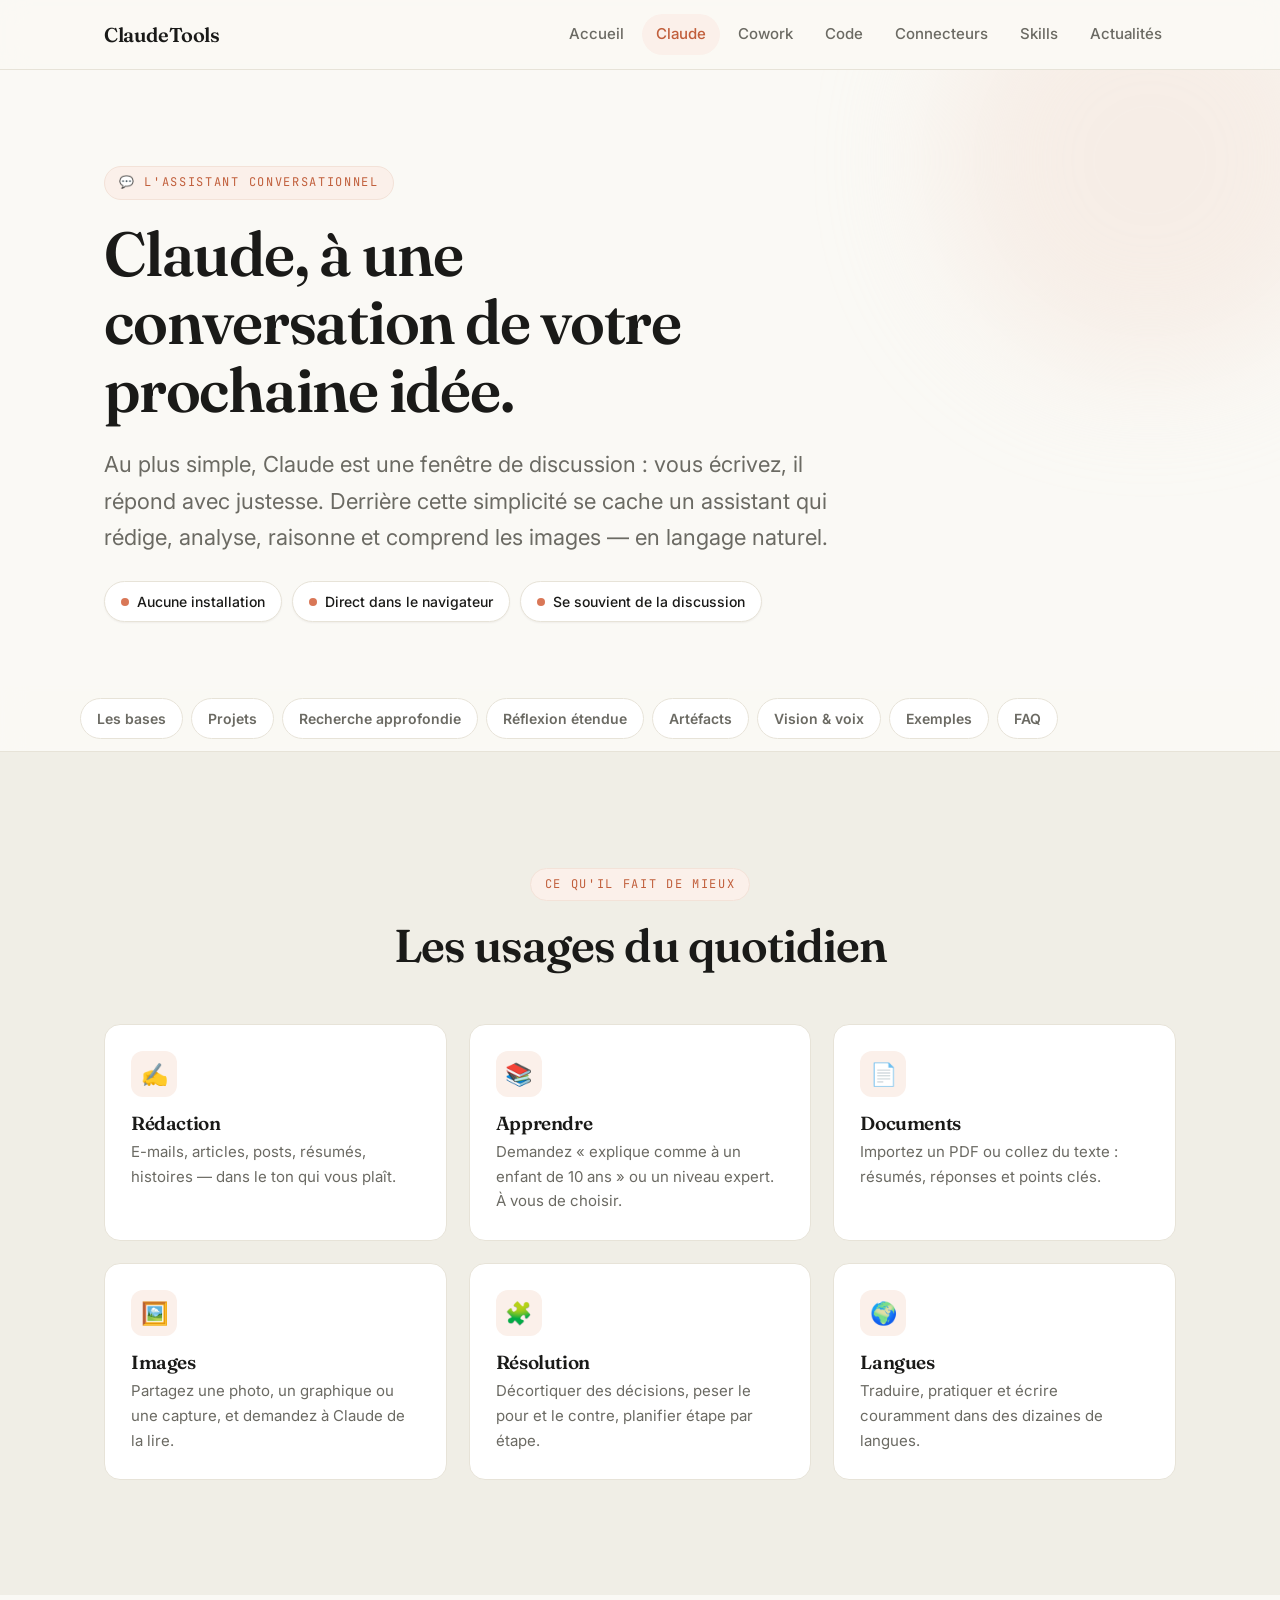
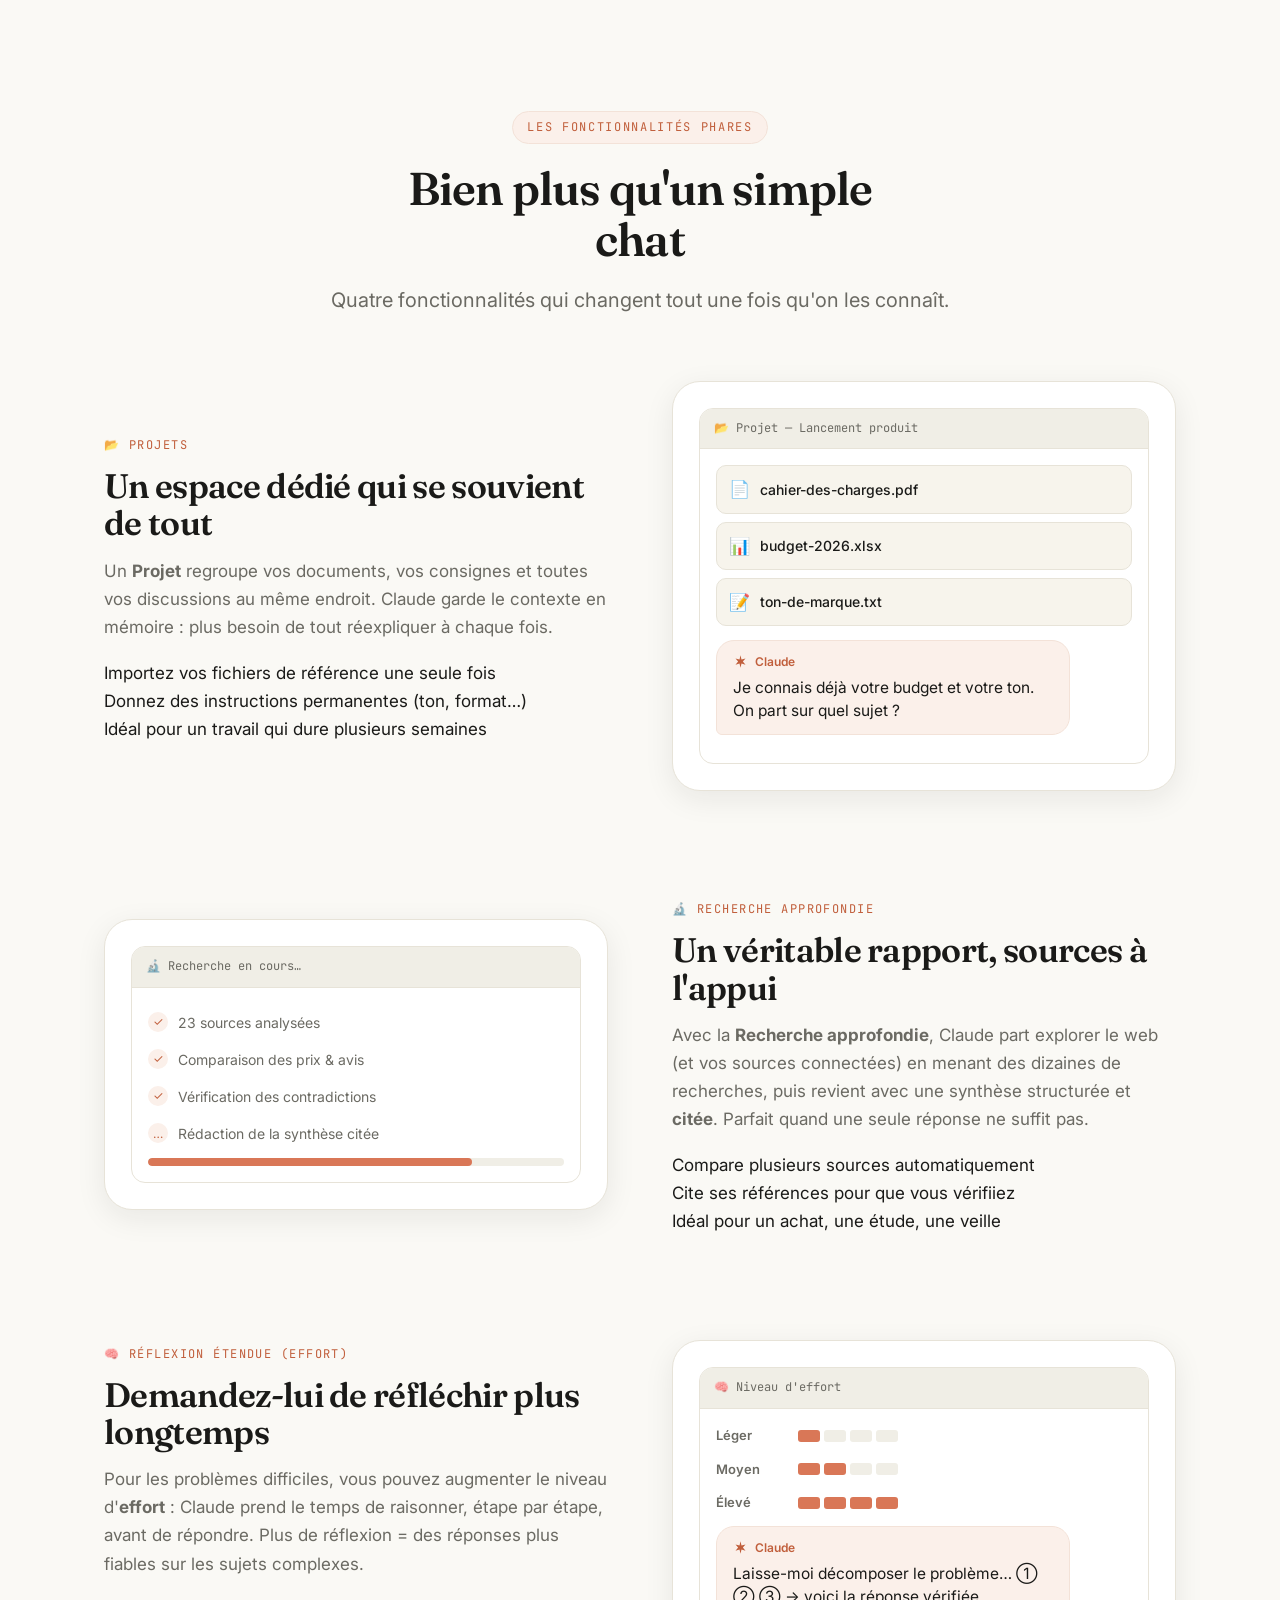
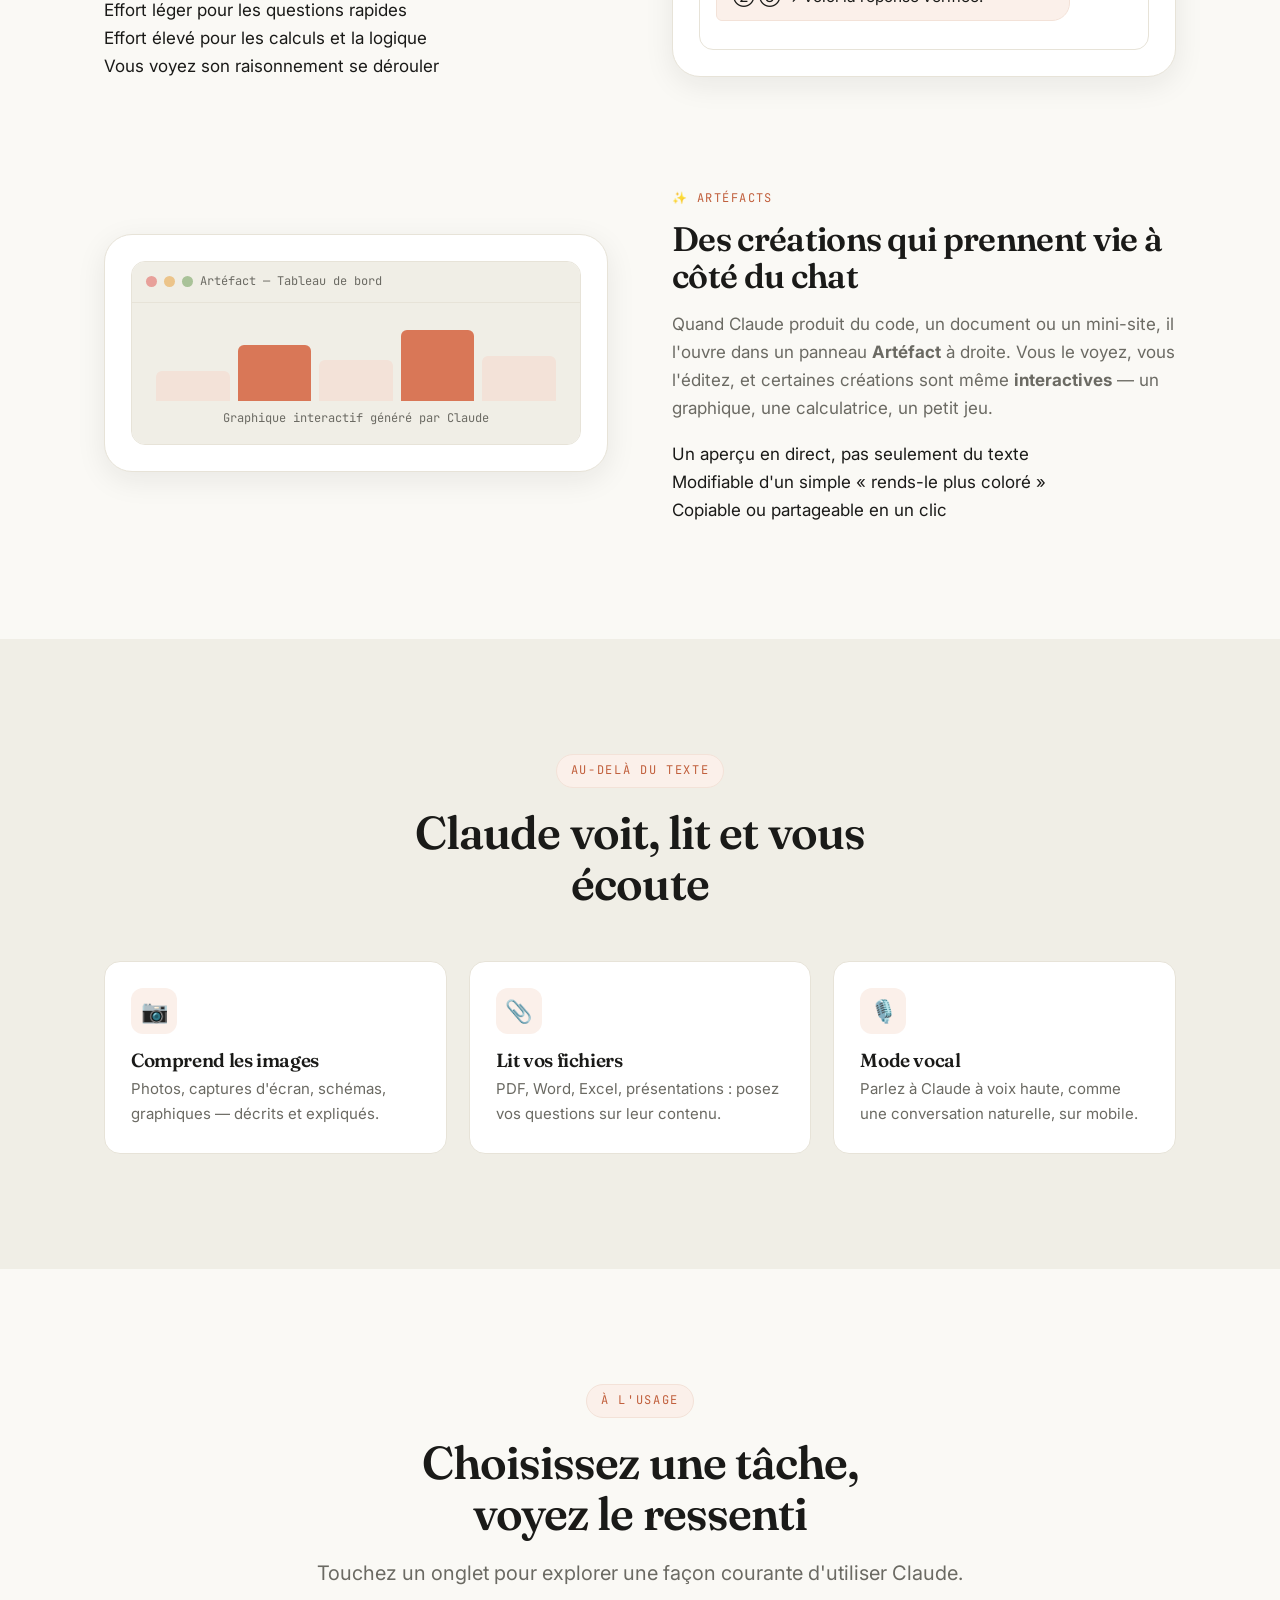
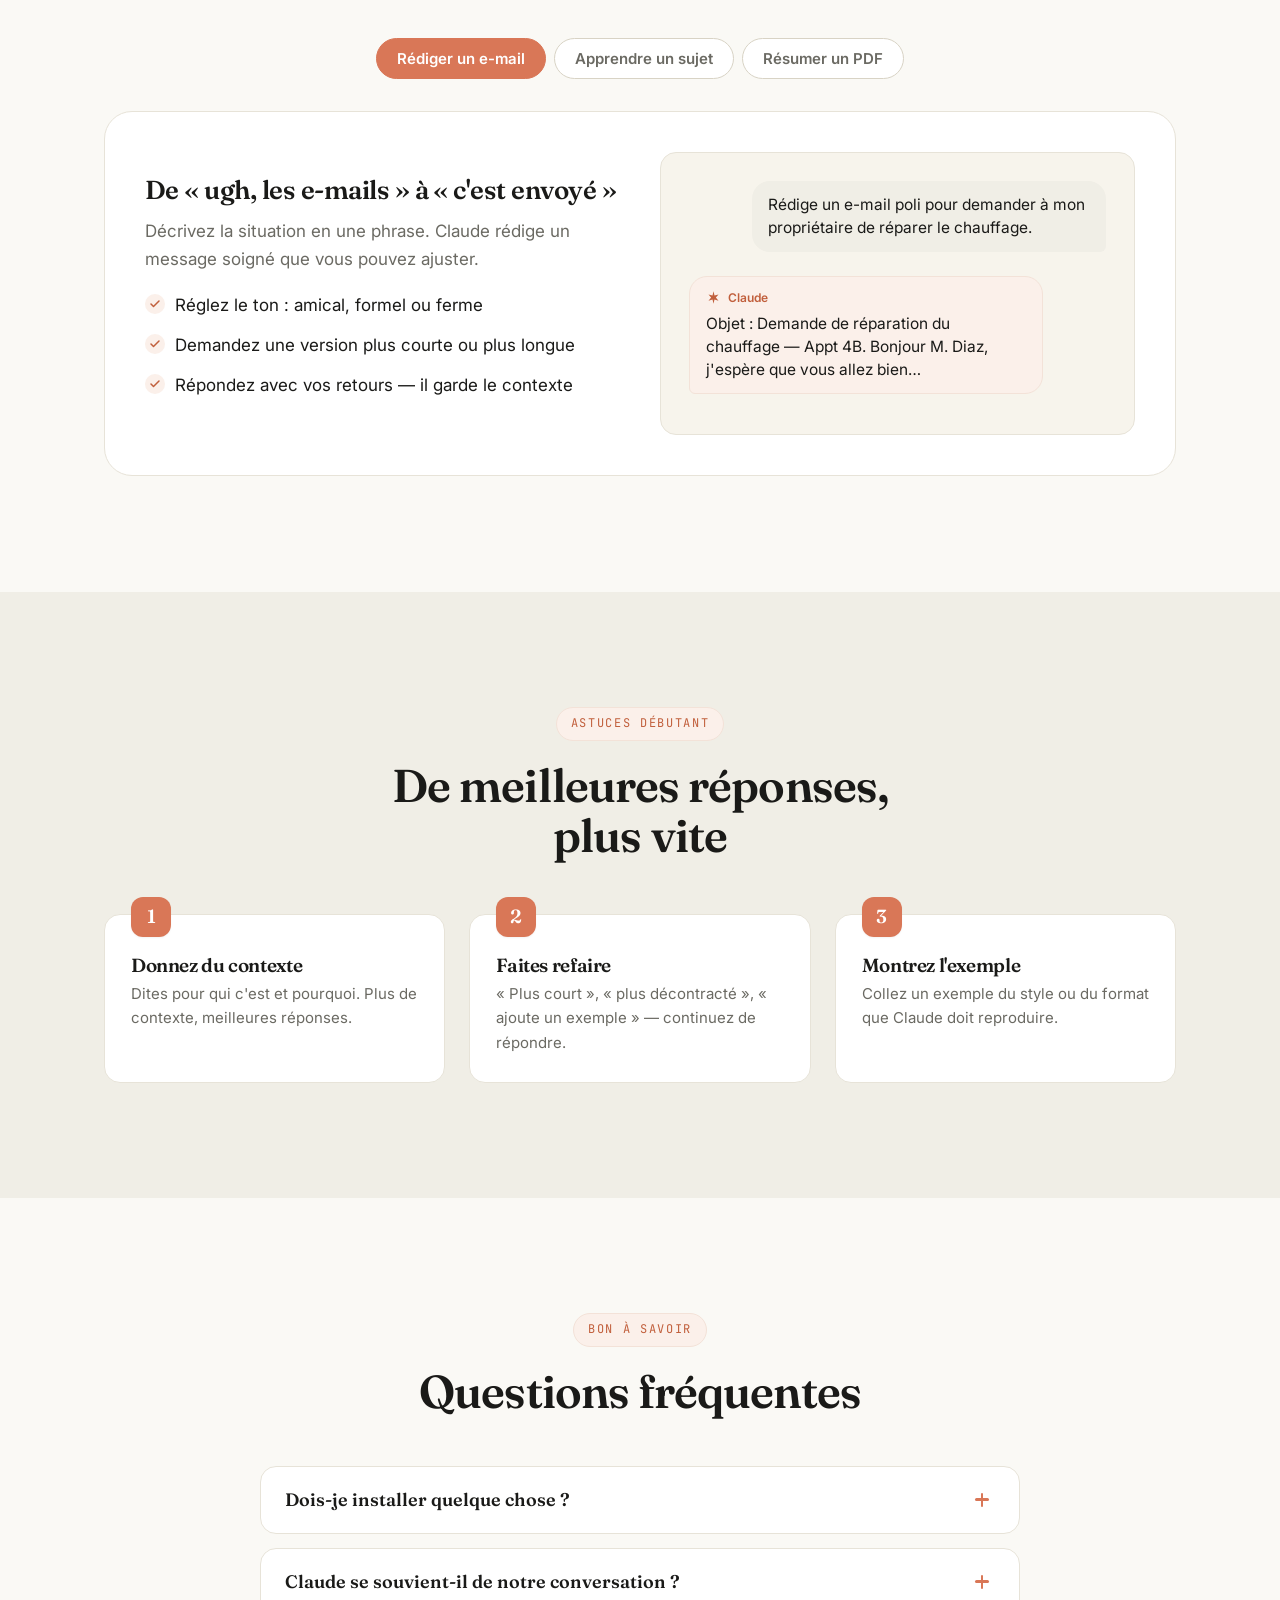
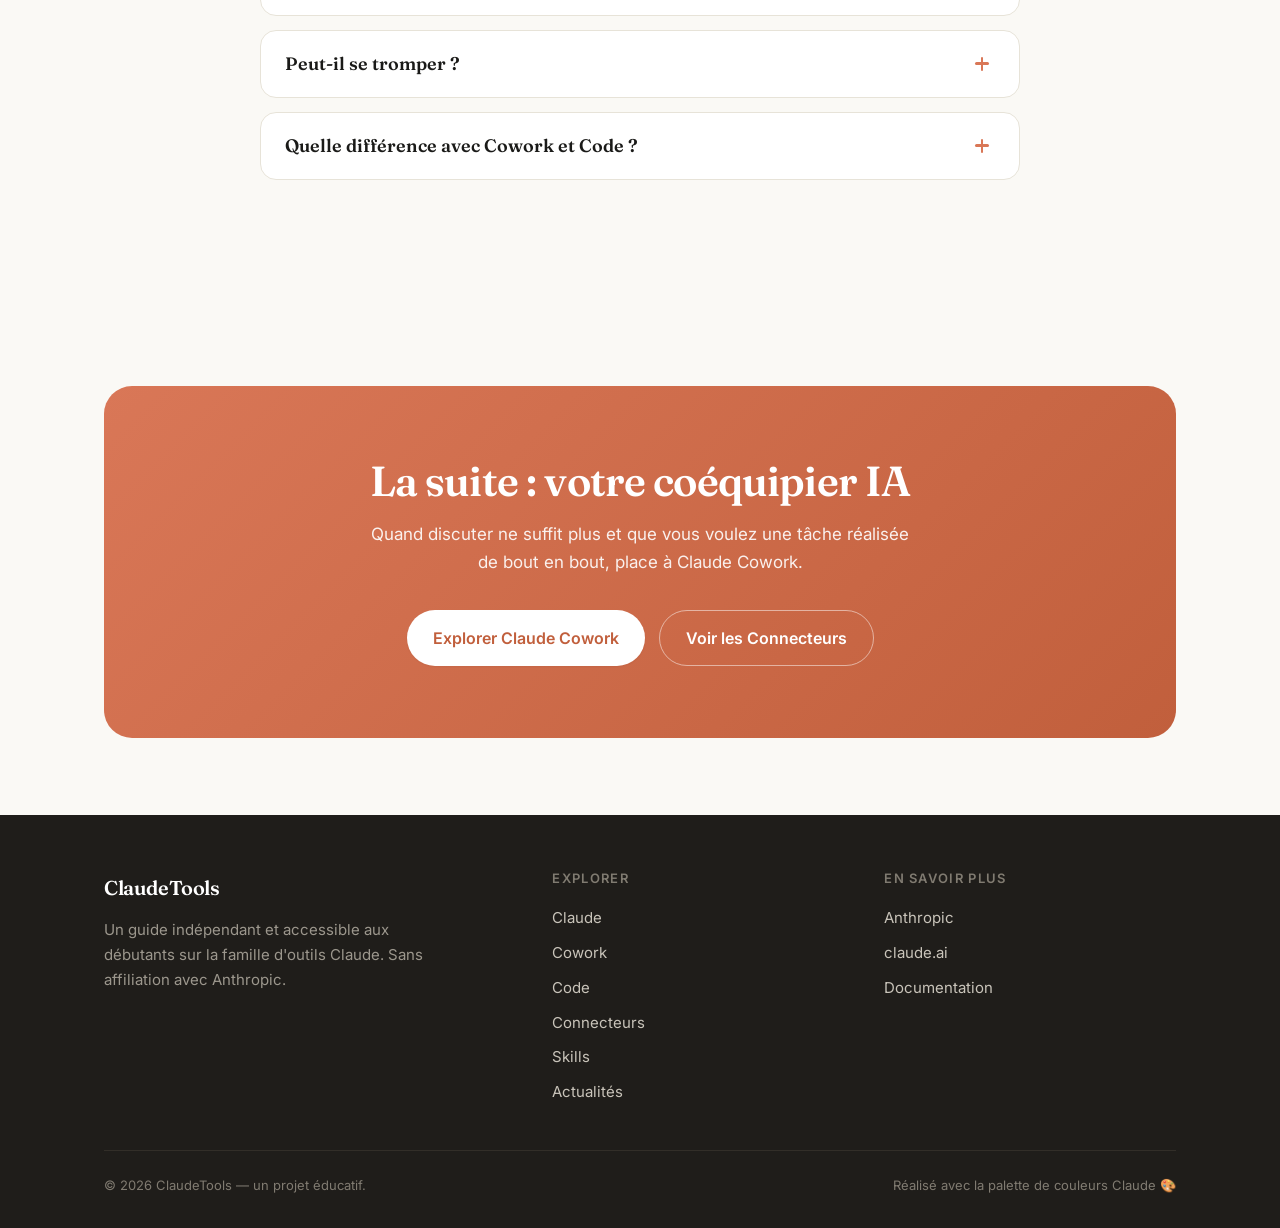
==== commit 189e9d43: "feat: add Actualités news feed, remove header logo, automation docs - Remove the brand-mark logo fro" ====
--- a/claude.html
+++ b/claude.html
@@ -15,12 +15,7 @@
 
   <header class="site-header">
     <div class="container nav-inner">
-      <a class="brand" href="index.html">
-        <span class="brand-mark">
-          <svg viewBox="0 0 24 24" fill="currentColor" aria-hidden="true"><path d="M12 1.5l1.9 7.1 5.4-3.1-3.1 5.4 7.1 1.9-7.1 1.9 3.1 5.4-5.4-3.1L12 22.5l-1.9-7.1-5.4 3.1 3.1-5.4-7.1-1.9 7.1-1.9-3.1-5.4 5.4 3.1z"/></svg>
-        </span>
-        ClaudeTools
-      </a>
+      <a class="brand" href="index.html">ClaudeTools</a>
       <nav class="main-nav" id="mainNav">
         <a href="index.html">Accueil</a>
         <a href="claude.html">Claude</a>
@@ -28,6 +23,7 @@
         <a href="code.html">Code</a>
         <a href="connectors.html">Connecteurs</a>
         <a href="skills.html">Skills</a>
+        <a href="news.html">Actualités</a>
       </nav>
       <button class="nav-toggle" id="navToggle" aria-label="Ouvrir le menu">☰</button>
     </div>
@@ -392,12 +388,7 @@
     <div class="container">
       <div class="footer-grid">
         <div class="footer-brand">
-          <span class="brand">
-            <span class="brand-mark" style="animation:none;">
-              <svg viewBox="0 0 24 24" fill="currentColor"><path d="M12 1.5l1.9 7.1 5.4-3.1-3.1 5.4 7.1 1.9-7.1 1.9 3.1 5.4-5.4-3.1L12 22.5l-1.9-7.1-5.4 3.1 3.1-5.4-7.1-1.9 7.1-1.9-3.1-5.4 5.4 3.1z"/></svg>
-            </span>
-            ClaudeTools
-          </span>
+          <span class="brand" style="color:#fff;">ClaudeTools</span>
           <p>Un guide indépendant et accessible aux débutants sur la famille d'outils Claude. Sans affiliation avec Anthropic.</p>
         </div>
         <div class="footer-col">
@@ -407,6 +398,7 @@
           <a href="code.html">Code</a>
           <a href="connectors.html">Connecteurs</a>
           <a href="skills.html">Skills</a>
+          <a href="news.html">Actualités</a>
         </div>
         <div class="footer-col">
           <h4>En savoir plus</h4>
--- a/assets/css/style.css
+++ b/assets/css/style.css
@@ -1032,6 +1032,97 @@
 }
 @media (max-width: 760px) { .duo-grid { grid-template-columns: 1fr; } }
 
+/* ---------- News / Actualités ---------- */
+.news-meta {
+  display: flex;
+  align-items: center;
+  justify-content: center;
+  gap: 12px;
+  flex-wrap: wrap;
+  margin-top: 20px;
+}
+.news-updated {
+  display: inline-flex;
+  align-items: center;
+  gap: 8px;
+  padding: 7px 16px;
+  border-radius: 100px;
+  background: var(--surface);
+  border: 1px solid var(--border);
+  font-size: 14px;
+  font-weight: 500;
+  color: var(--text-muted);
+  box-shadow: var(--shadow-sm);
+}
+.news-updated .live-dot {
+  width: 9px; height: 9px; border-radius: 50%;
+  background: var(--code);
+  box-shadow: 0 0 0 0 rgba(125, 139, 116, 0.5);
+  animation: pulse 2.2s infinite;
+}
+@keyframes pulse {
+  0% { box-shadow: 0 0 0 0 rgba(125, 139, 116, 0.5); }
+  70% { box-shadow: 0 0 0 8px rgba(125, 139, 116, 0); }
+  100% { box-shadow: 0 0 0 0 rgba(125, 139, 116, 0); }
+}
+
+.news-grid {
+  display: grid;
+  grid-template-columns: repeat(auto-fill, minmax(320px, 1fr));
+  gap: 22px;
+  margin-top: 48px;
+}
+.news-card {
+  display: flex;
+  flex-direction: column;
+  background: var(--surface);
+  border: 1px solid var(--border);
+  border-radius: var(--radius);
+  padding: 26px;
+  transition: transform 0.2s ease, box-shadow 0.2s ease, border-color 0.2s ease;
+}
+.news-card:hover { transform: translateY(-4px); box-shadow: var(--shadow); border-color: var(--border-strong); }
+.news-top {
+  display: flex;
+  align-items: center;
+  gap: 12px;
+  margin-bottom: 14px;
+}
+.news-tag {
+  font-family: var(--font-mono);
+  font-size: 11px;
+  letter-spacing: 0.06em;
+  text-transform: uppercase;
+  font-weight: 600;
+  padding: 4px 11px;
+  border-radius: 100px;
+  background: var(--accent-tint);
+  color: var(--accent-dark);
+}
+.news-date { font-size: 13px; color: var(--text-muted); font-family: var(--font-mono); }
+.news-card h3 { font-size: 20px; line-height: 1.25; margin-bottom: 8px; }
+.news-card p { color: var(--text-muted); font-size: 15px; flex: 1; }
+.news-card .card-link {
+  display: inline-flex;
+  align-items: center;
+  gap: 6px;
+  margin-top: 20px;
+  font-weight: 600;
+  font-size: 15px;
+  color: var(--accent-dark);
+}
+.news-card .card-link svg { width: 16px; height: 16px; transition: transform 0.18s ease; }
+.news-card:hover .card-link svg { transform: translateX(4px); }
+.news-empty {
+  text-align: center;
+  color: var(--text-muted);
+  padding: 56px 24px;
+  background: var(--surface);
+  border: 1px dashed var(--border-strong);
+  border-radius: var(--radius);
+  margin-top: 48px;
+}
+
 /* ---------- Callout / note ---------- */
 .callout {
   display: flex;
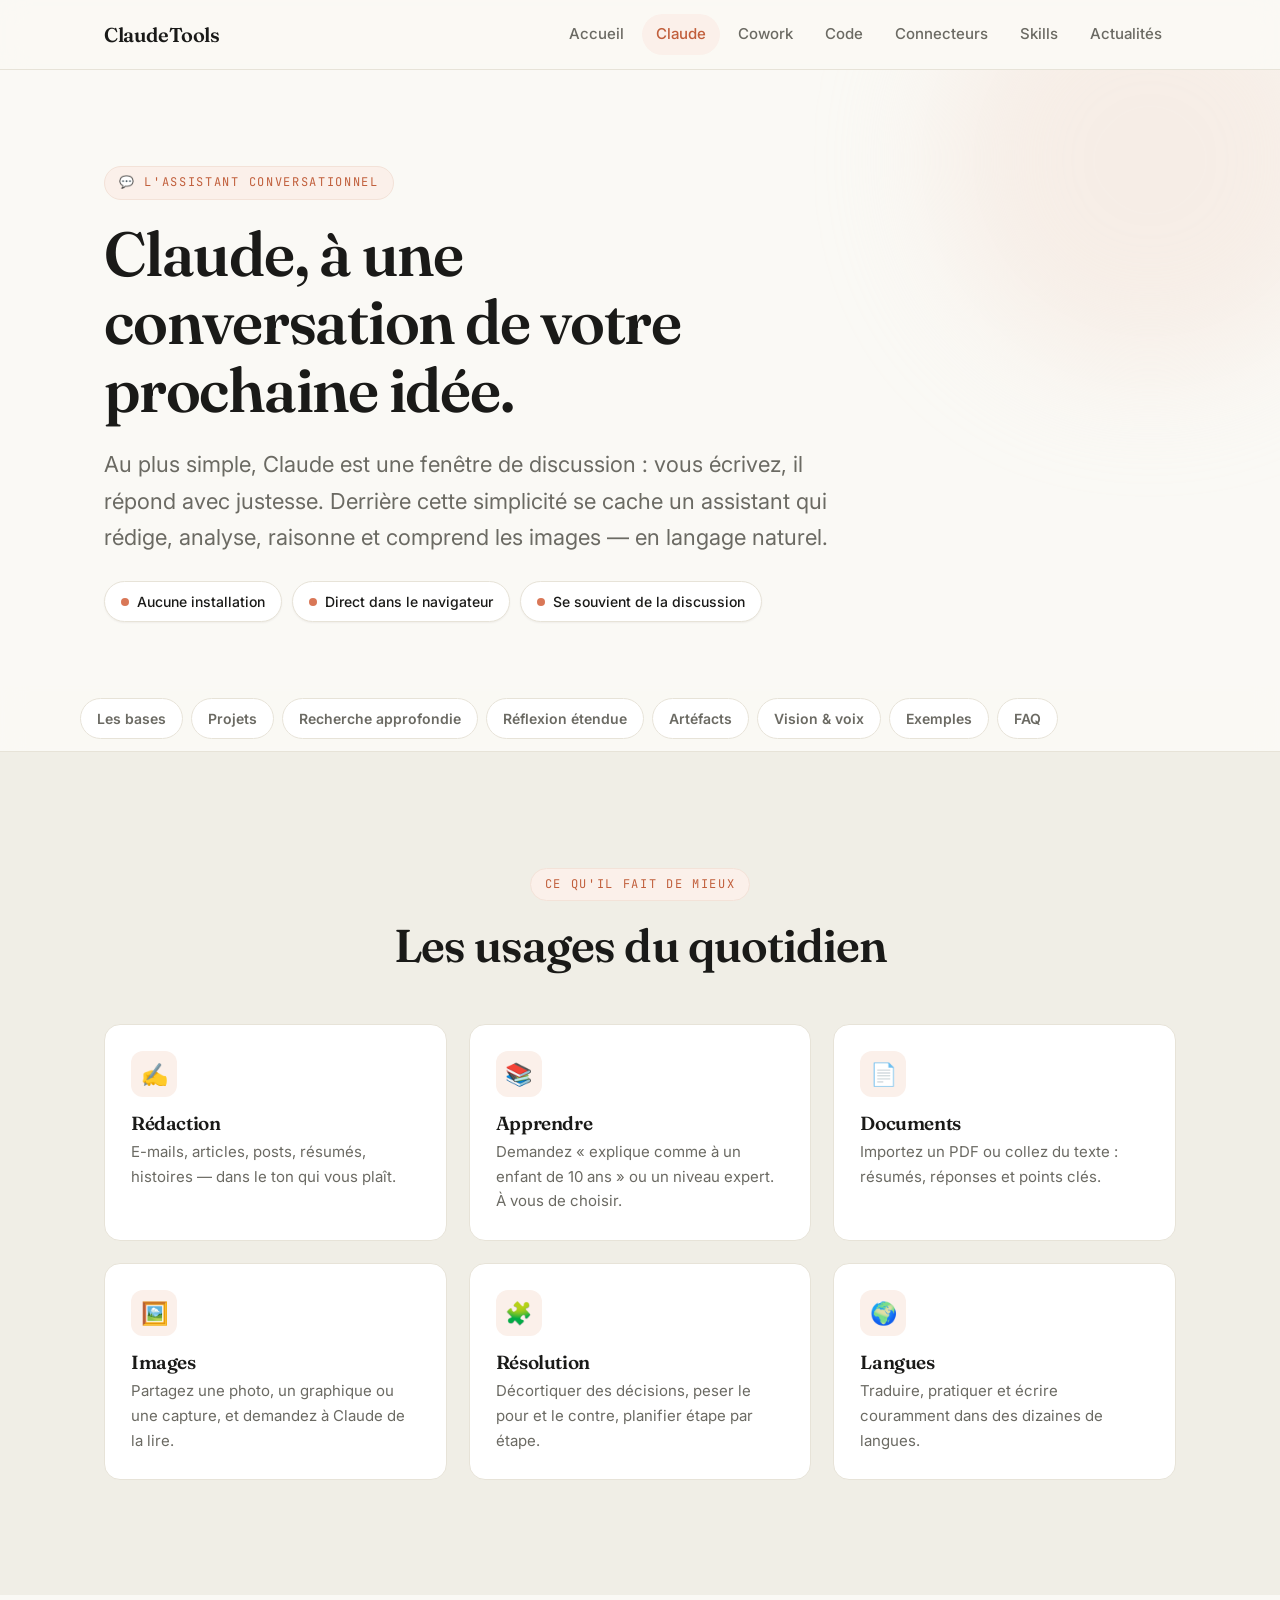
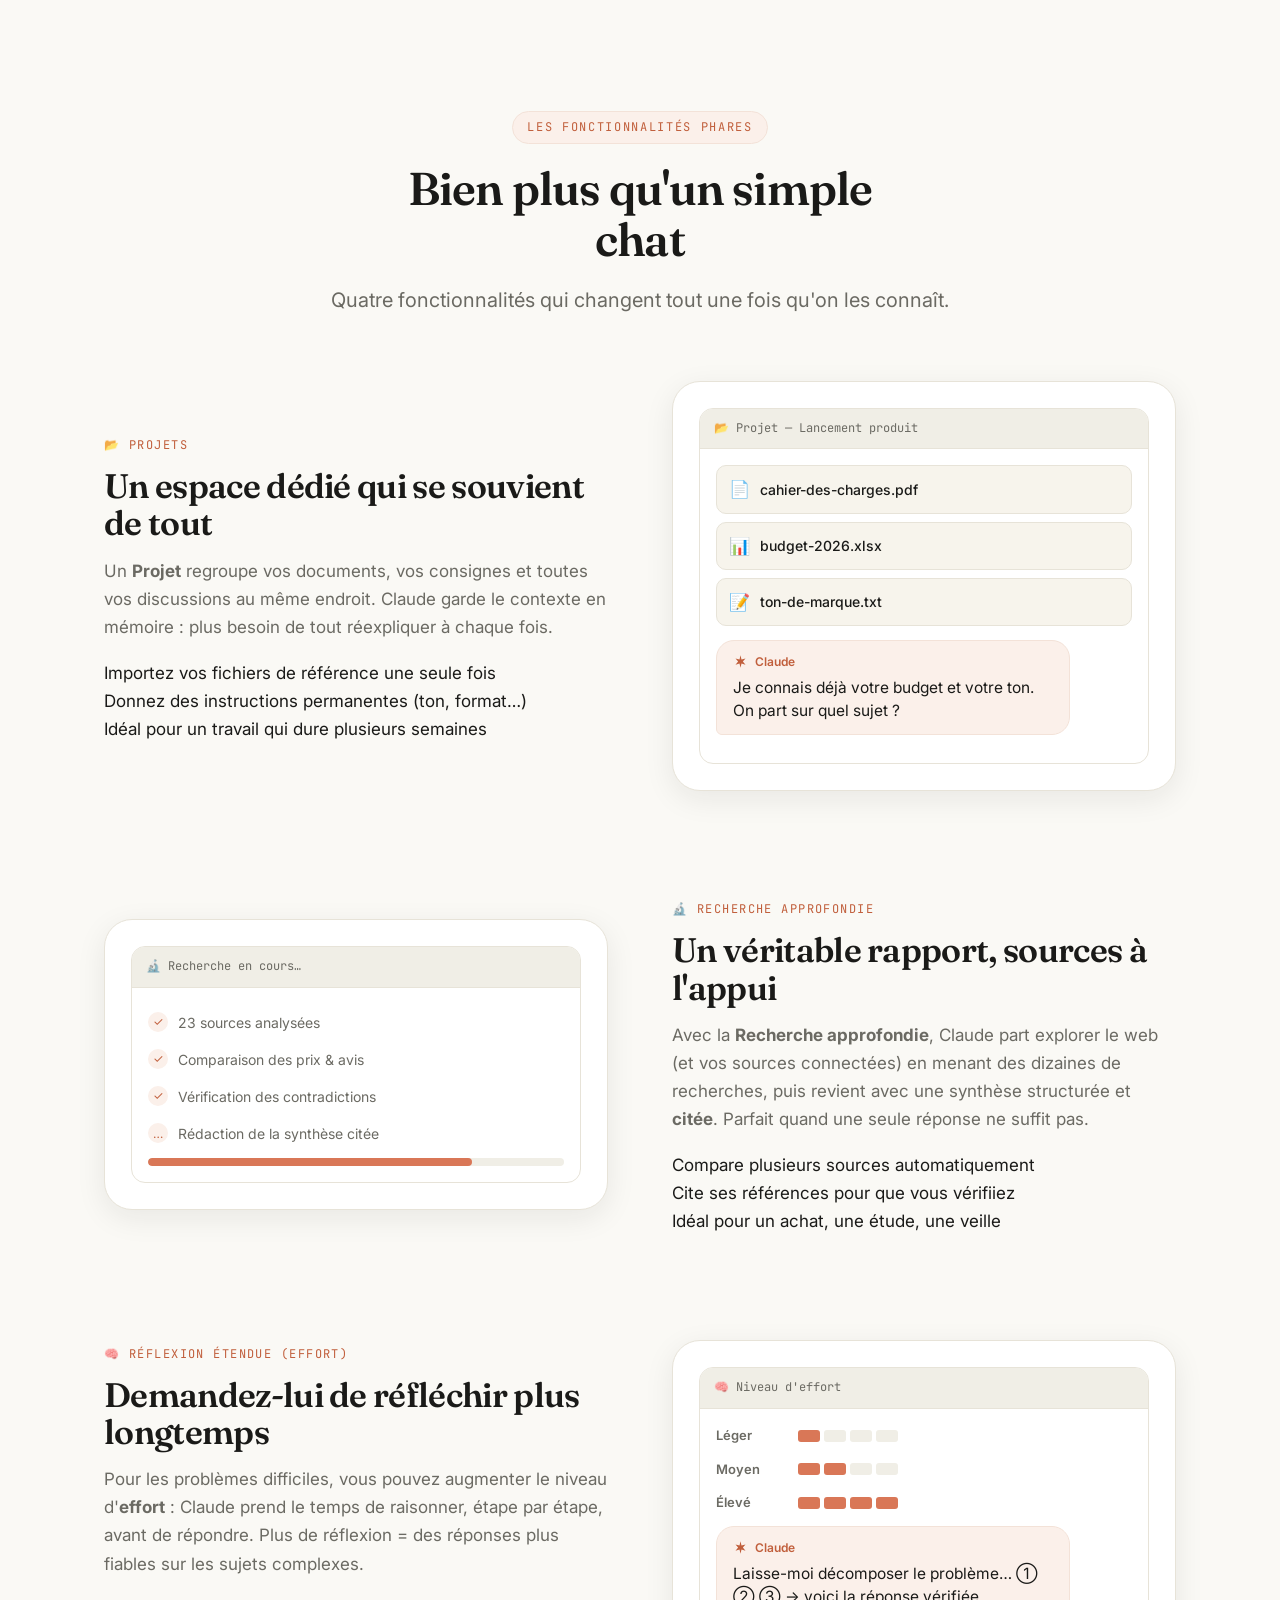
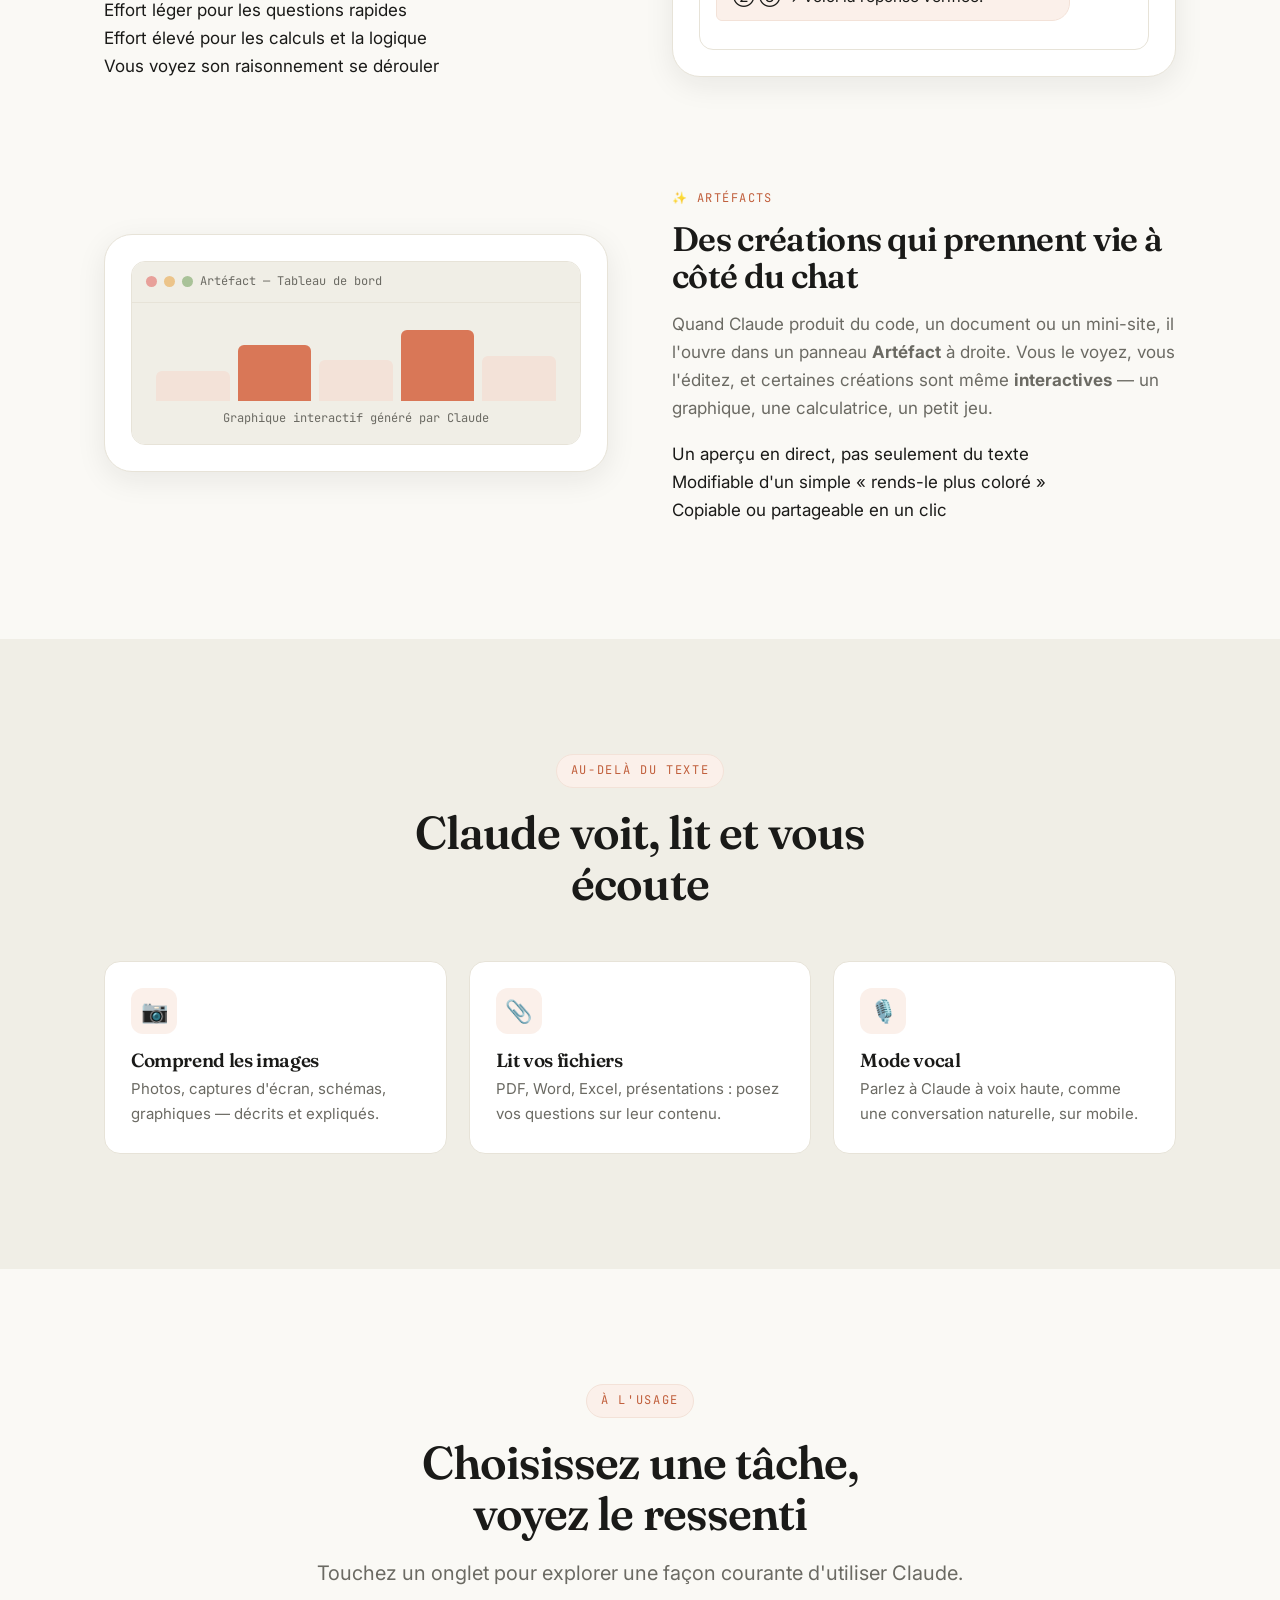
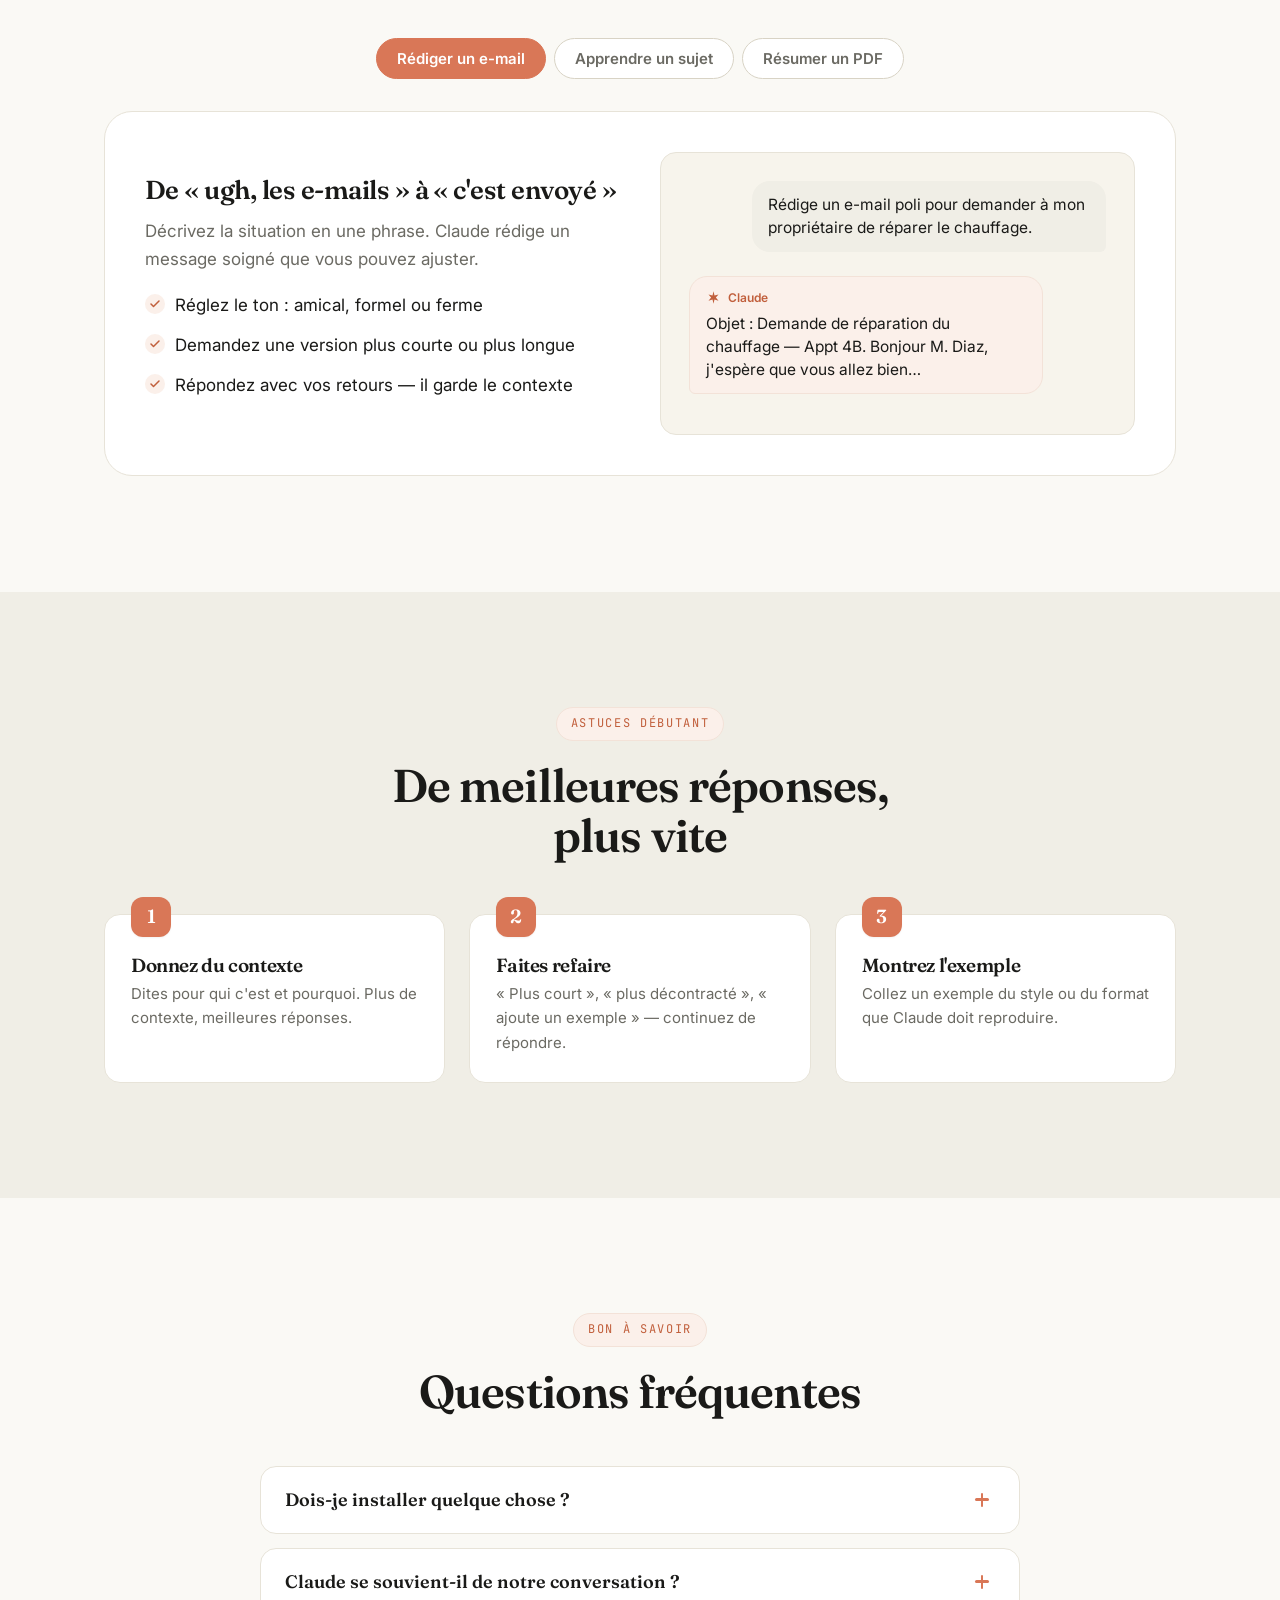
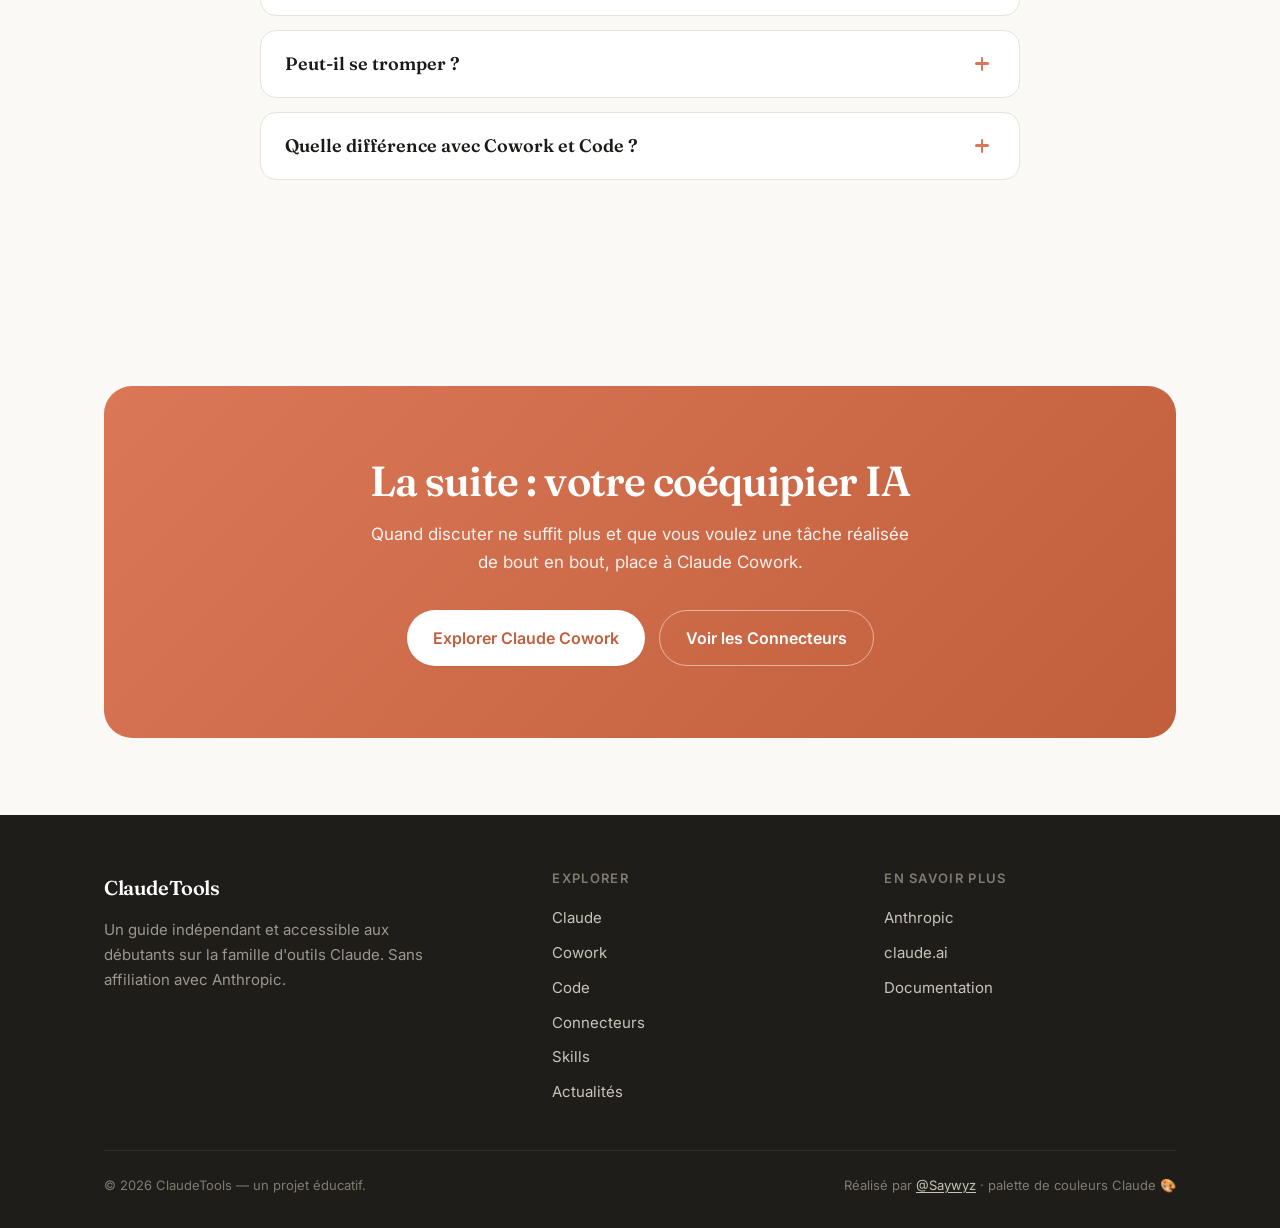
==== commit 279dd45d: "feat: add GitHub profile link (@Saywyz) in the footer Co-Authored-By: Claude Opus 4.8 <noreply@anthr" ====
--- a/claude.html
+++ b/claude.html
@@ -409,7 +409,7 @@
       </div>
       <div class="footer-bottom">
         <span>© <span id="year">2026</span> ClaudeTools — un projet éducatif.</span>
-        <span>Réalisé avec la palette de couleurs Claude 🎨</span>
+        <span>Réalisé par <a href="https://github.com/Saywyz" target="_blank" rel="noopener">@Saywyz</a> · palette de couleurs Claude 🎨</span>
       </div>
     </div>
   </footer>
--- a/assets/css/style.css
+++ b/assets/css/style.css
@@ -730,6 +730,13 @@
   font-size: 13px;
   color: #807b71;
 }
+.footer-bottom a {
+  color: #c9c4ba;
+  text-decoration: underline;
+  text-underline-offset: 2px;
+  transition: color 0.15s ease;
+}
+.footer-bottom a:hover { color: var(--accent); }
 
 /* ---------- Reveal animation ---------- */
 .reveal {
